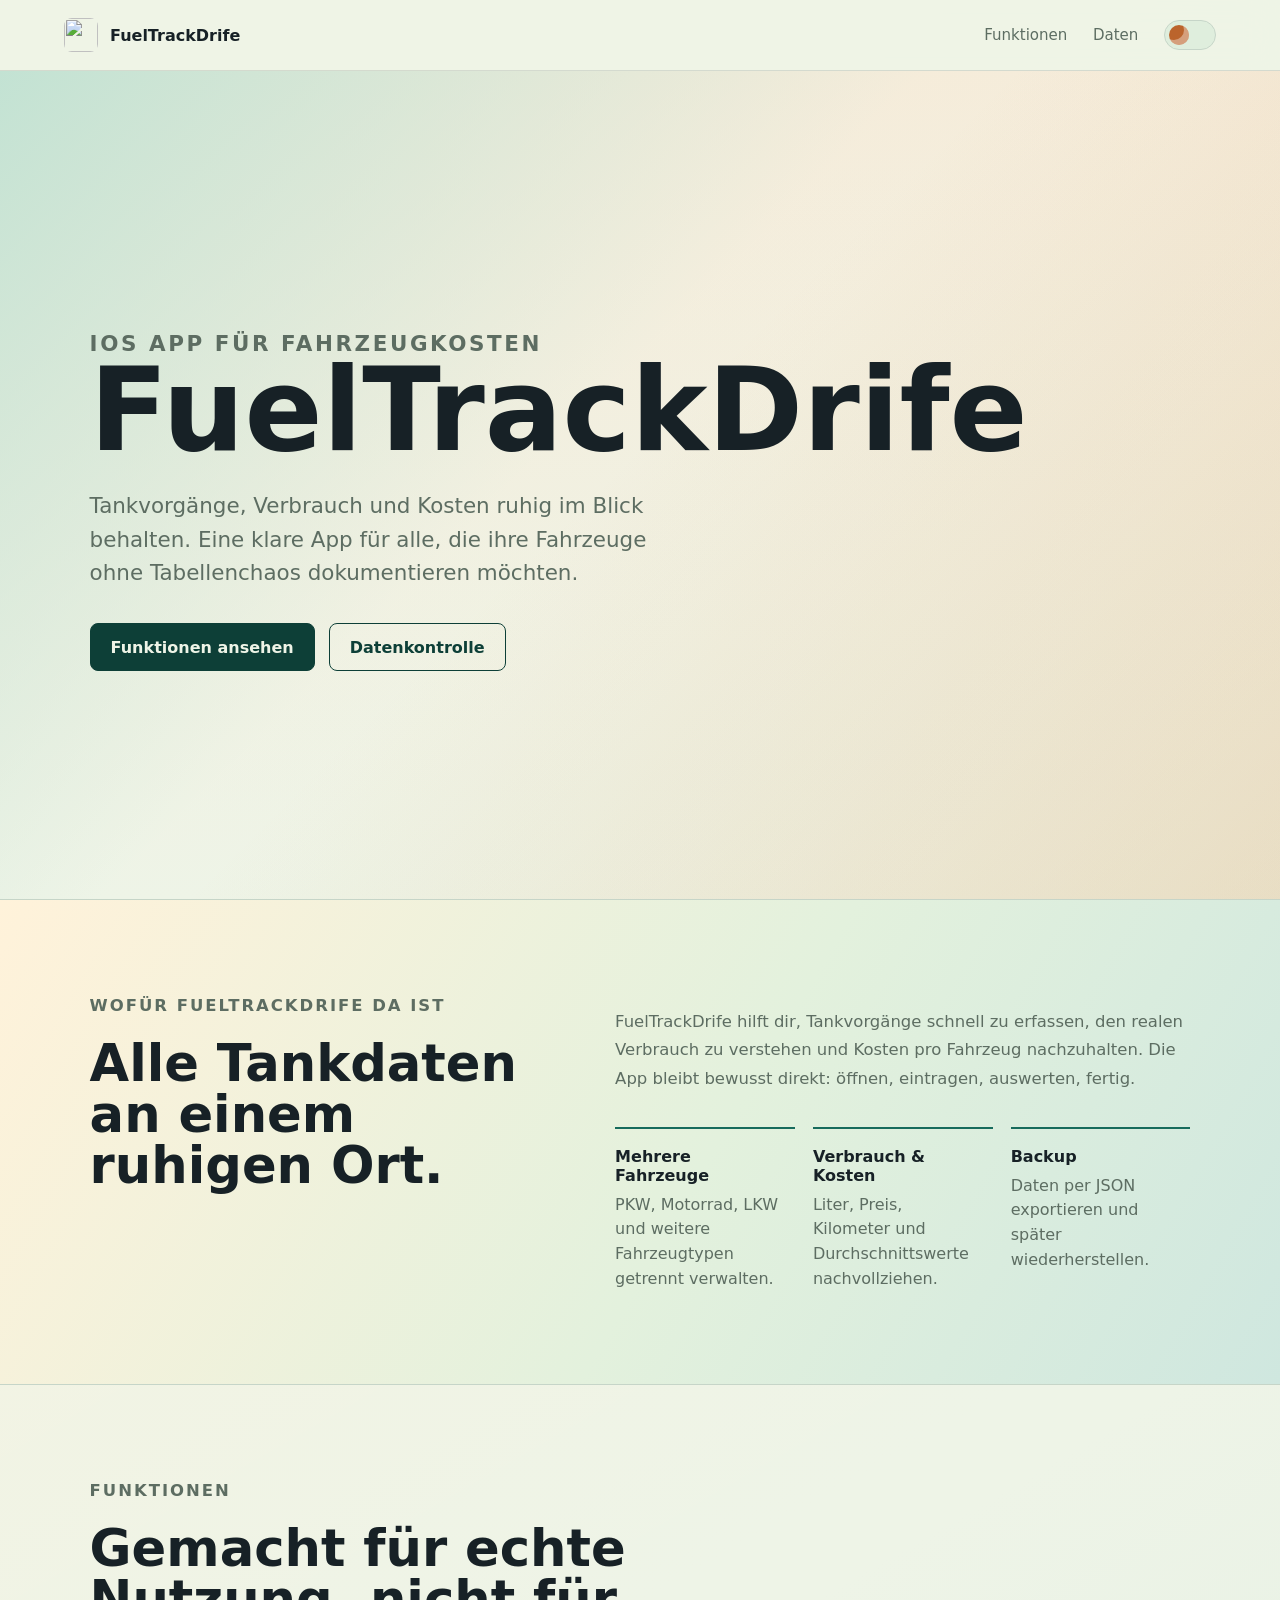
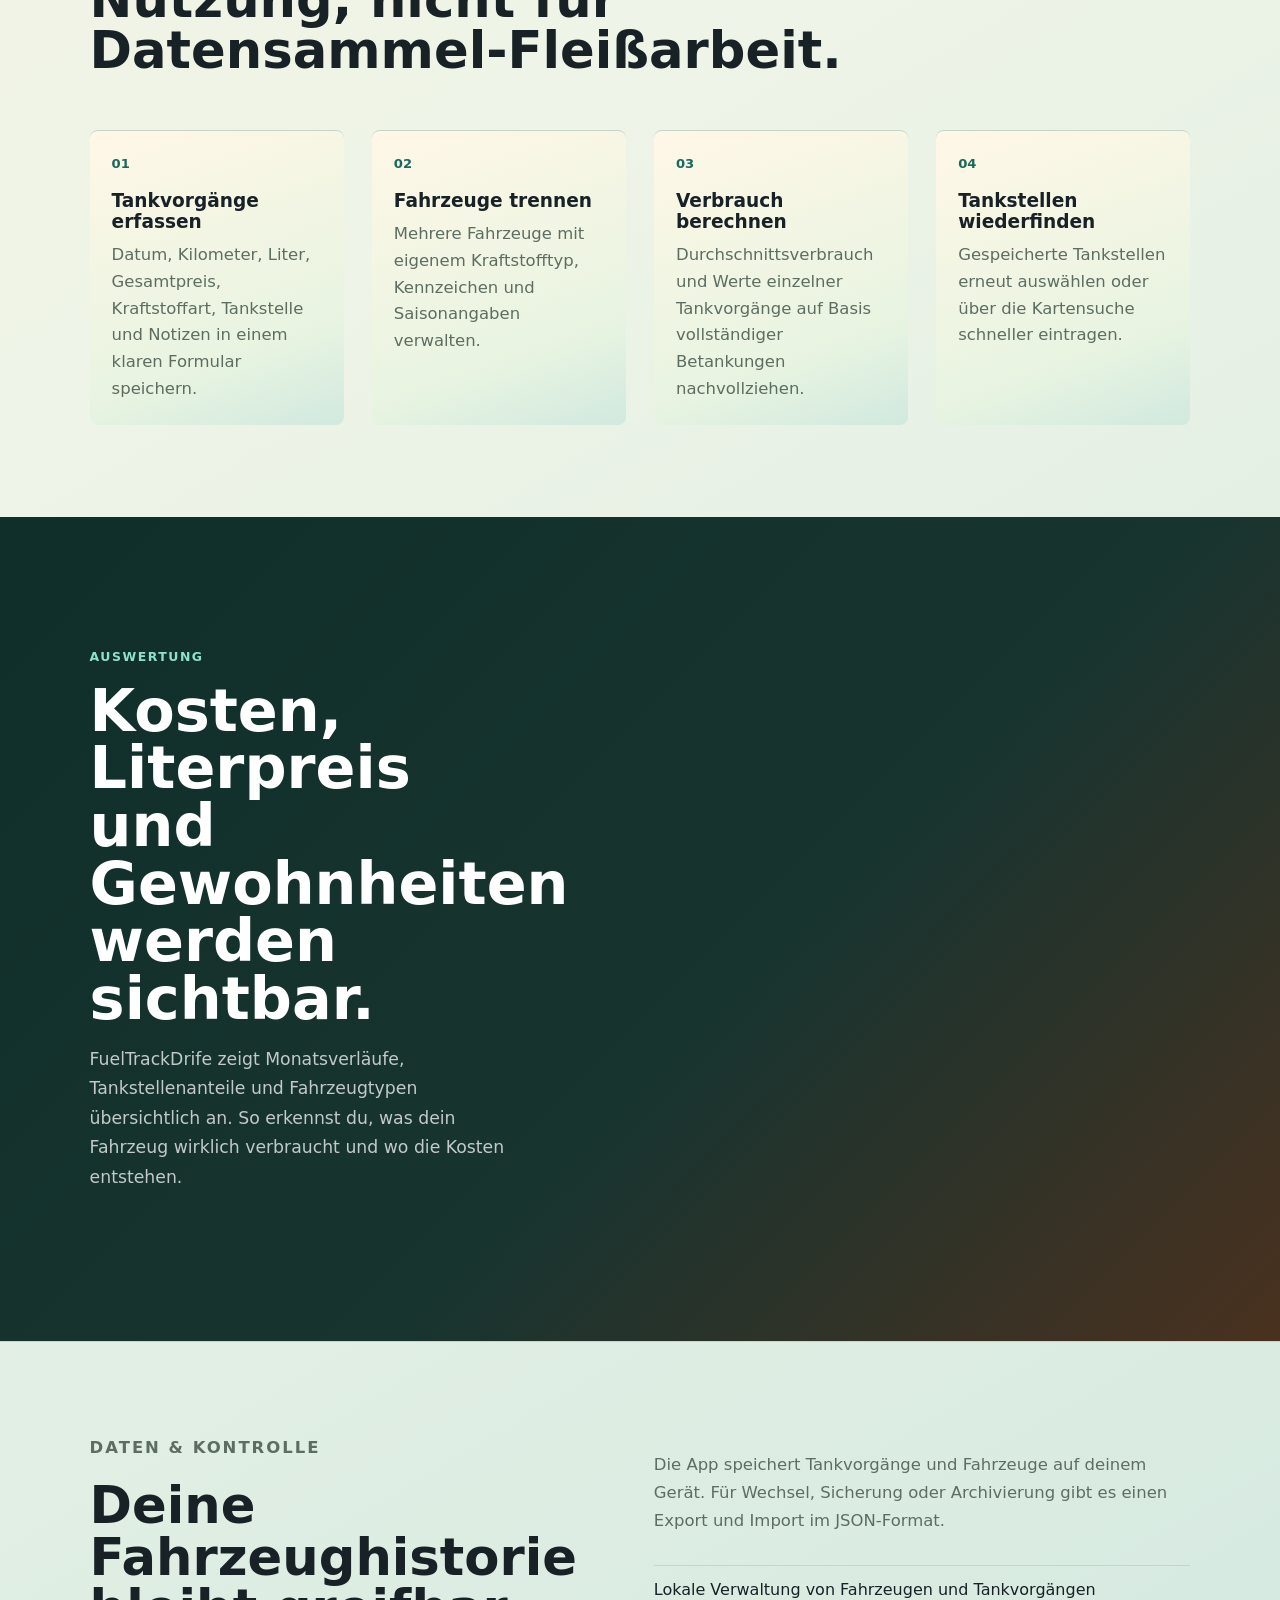
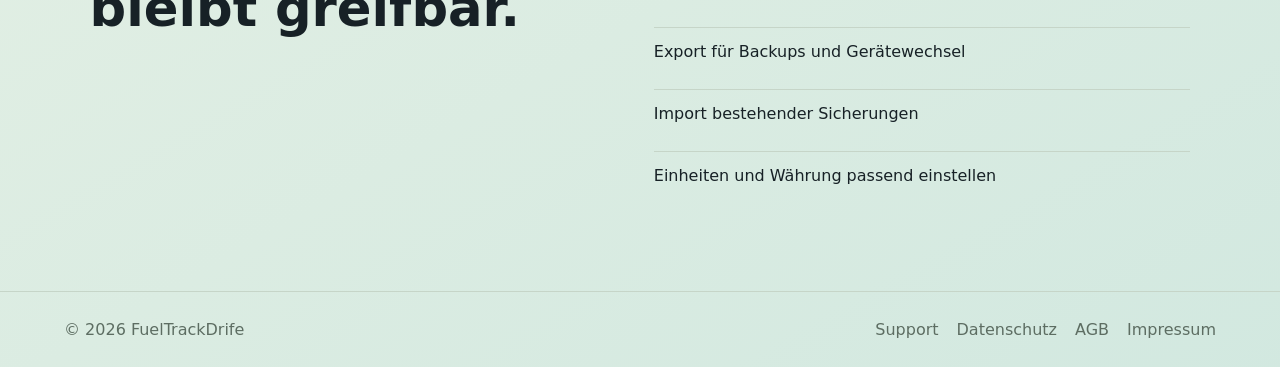
==== index.html @ 1c84c53e "Add FuelTrackDrive website" ====
<!doctype html>
<html lang="de">
  <head>
    <meta charset="utf-8">
    <meta name="viewport" content="width=device-width, initial-scale=1">
    <meta name="description" content="FuelTrackDrife hilft beim Erfassen und Auswerten von Tankvorgängen, Verbrauch und Fahrzeugkosten.">
    <title>FuelTrackDrife</title>
    <script>
      try {
        const theme = localStorage.getItem("fueltrack-theme");
        const effectiveTheme = theme === "light" || theme === "dark"
          ? theme
          : (matchMedia("(prefers-color-scheme: dark)").matches ? "dark" : "light");
        if (theme === "light" || theme === "dark") {
          document.documentElement.dataset.theme = theme;
        }
        document.documentElement.dataset.effectiveTheme = effectiveTheme;
      } catch {}
    </script>
    <link rel="stylesheet" href="styles.css">
    <script src="theme.js" defer></script>
  </head>
  <body>
    <header class="site-header">
      <a class="brand" href="index.html" aria-label="FuelTrackDrife Startseite">
        <img src="assets/fueltrack-icon.png" alt="">
        <span>FuelTrackDrife</span>
      </a>
      <nav class="nav" aria-label="Hauptnavigation">
        <a href="#funktionen">Funktionen</a>
        <a href="#daten">Daten</a>
        <button class="theme-toggle" type="button" data-theme-toggle aria-label="Farbschema ändern" aria-pressed="false"></button>
      </nav>
    </header>

    <main>
      <section class="hero" aria-labelledby="hero-title">
        <div class="hero-copy">
          <p class="eyebrow">iOS App für Fahrzeugkosten</p>
          <h1 id="hero-title">FuelTrackDrife</h1>
          <p>Tankvorgänge, Verbrauch und Kosten ruhig im Blick behalten. Eine klare App für alle, die ihre Fahrzeuge ohne Tabellenchaos dokumentieren möchten.</p>
          <div class="actions">
            <a class="button" href="#funktionen">Funktionen ansehen</a>
            <a class="button secondary" href="#daten">Datenkontrolle</a>
          </div>
        </div>
        <div class="phone-stage" aria-hidden="true">
          <img class="phone primary" src="assets/dashboard.png" alt="">
          <img class="phone secondary" src="assets/entry.png" alt="">
        </div>
      </section>

      <section class="section intro-band" aria-labelledby="overview-title">
        <div class="section-inner split">
          <div>
            <p class="eyebrow">Wofür FuelTrackDrife da ist</p>
            <h2 id="overview-title">Alle Tankdaten an einem ruhigen Ort.</h2>
          </div>
          <div>
            <p>FuelTrackDrife hilft dir, Tankvorgänge schnell zu erfassen, den realen Verbrauch zu verstehen und Kosten pro Fahrzeug nachzuhalten. Die App bleibt bewusst direkt: öffnen, eintragen, auswerten, fertig.</p>
            <dl class="metric-row">
              <div>
                <dt>Mehrere Fahrzeuge</dt>
                <dd>PKW, Motorrad, LKW und weitere Fahrzeugtypen getrennt verwalten.</dd>
              </div>
              <div>
                <dt>Verbrauch & Kosten</dt>
                <dd>Liter, Preis, Kilometer und Durchschnittswerte nachvollziehen.</dd>
              </div>
              <div>
                <dt>Backup</dt>
                <dd>Daten per JSON exportieren und später wiederherstellen.</dd>
              </div>
            </dl>
          </div>
        </div>
      </section>

      <section id="funktionen" class="section" aria-labelledby="features-title">
        <div class="section-inner">
          <div class="section-heading">
            <p class="eyebrow">Funktionen</p>
            <h2 id="features-title">Gemacht für echte Nutzung, nicht für Datensammel-Fleißarbeit.</h2>
          </div>
          <div class="feature-grid">
            <article>
              <span>01</span>
              <h3>Tankvorgänge erfassen</h3>
              <p>Datum, Kilometer, Liter, Gesamtpreis, Kraftstoffart, Tankstelle und Notizen in einem klaren Formular speichern.</p>
            </article>
            <article>
              <span>02</span>
              <h3>Fahrzeuge trennen</h3>
              <p>Mehrere Fahrzeuge mit eigenem Kraftstofftyp, Kennzeichen und Saisonangaben verwalten.</p>
            </article>
            <article>
              <span>03</span>
              <h3>Verbrauch berechnen</h3>
              <p>Durchschnittsverbrauch und Werte einzelner Tankvorgänge auf Basis vollständiger Betankungen nachvollziehen.</p>
            </article>
            <article>
              <span>04</span>
              <h3>Tankstellen wiederfinden</h3>
              <p>Gespeicherte Tankstellen erneut auswählen oder über die Kartensuche schneller eintragen.</p>
            </article>
          </div>
        </div>
      </section>

      <section class="showcase" aria-labelledby="showcase-title">
        <div class="showcase-copy">
          <p class="eyebrow">Auswertung</p>
          <h2 id="showcase-title">Kosten, Literpreis und Gewohnheiten werden sichtbar.</h2>
          <p>FuelTrackDrife zeigt Monatsverläufe, Tankstellenanteile und Fahrzeugtypen übersichtlich an. So erkennst du, was dein Fahrzeug wirklich verbraucht und wo die Kosten entstehen.</p>
        </div>
        <div class="showcase-images" aria-hidden="true">
          <img src="assets/statistics.png" alt="">
          <img src="assets/export.png" alt="">
        </div>
      </section>

      <section id="daten" class="section" aria-labelledby="data-title">
        <div class="section-inner split">
          <div>
            <p class="eyebrow">Daten & Kontrolle</p>
            <h2 id="data-title">Deine Fahrzeughistorie bleibt greifbar.</h2>
          </div>
          <div>
            <p>Die App speichert Tankvorgänge und Fahrzeuge auf deinem Gerät. Für Wechsel, Sicherung oder Archivierung gibt es einen Export und Import im JSON-Format.</p>
            <ul class="plain-list">
              <li>Lokale Verwaltung von Fahrzeugen und Tankvorgängen</li>
              <li>Export für Backups und Gerätewechsel</li>
              <li>Import bestehender Sicherungen</li>
              <li>Einheiten und Währung passend einstellen</li>
            </ul>
          </div>
        </div>
      </section>
    </main>

    <footer class="site-footer">
      <span>© 2026 FuelTrackDrife</span>
      <nav aria-label="Footer Navigation">
        <a href="support.html">Support</a>
        <a href="datenschutz.html">Datenschutz</a>
        <a href="agb.html">AGB</a>
        <a href="impressum.html">Impressum</a>
      </nav>
    </footer>
  </body>
</html>
---- styles.css ----
:root {
  color-scheme: light dark;
  --ink: #172126;
  --muted: #5d6d62;
  --paper: #eef4e7;
  --surface: #fff8ed;
  --surface-soft: #dfeedd;
  --line: #c6d5c8;
  --accent: #176b5c;
  --accent-dark: #0d3f37;
  --accent-warm: #bb642c;
  --accent-soft: #cfe7df;
  --header-bg: rgba(238, 244, 231, 0.9);
  --header-line: rgba(23, 33, 38, 0.12);
  --hero-bg:
    linear-gradient(135deg, rgba(192, 226, 211, 0.95), rgba(238, 244, 231, 0.2) 44%),
    linear-gradient(315deg, rgba(214, 144, 74, 0.28), rgba(238, 244, 231, 0) 52%),
    linear-gradient(180deg, #f7ead7 0%, #eef4e7 100%);
  --button-hover: #145449;
  --secondary-hover: rgba(13, 63, 55, 0.08);
  --shadow: rgba(23, 33, 38, 0.25);
  --band-bg:
    linear-gradient(120deg, #fff2da 0%, #e3f1dd 55%, #cfe7df 100%);
  --feature-bg:
    linear-gradient(160deg, #fff7e7 0%, #e8f4e1 72%, #d1e9df 100%);
  --page-bg:
    linear-gradient(150deg, rgba(255, 242, 218, 0.78), rgba(238, 244, 231, 0) 46%),
    linear-gradient(330deg, rgba(207, 231, 223, 0.9), rgba(238, 244, 231, 0) 52%);
  --showcase-bg:
    linear-gradient(135deg, #102f2a 0%, #18342f 58%, #4a311f 100%);
}

@media (prefers-color-scheme: dark) {
  :root:not([data-theme="light"]) {
    --ink: #edf5ee;
    --muted: #a9b8ae;
    --paper: #0f1714;
    --surface: #17231f;
    --surface-soft: #1d312b;
    --line: #2c423a;
    --accent: #73d7bf;
    --accent-dark: #98ead7;
    --accent-warm: #f0a75f;
    --accent-soft: #183c35;
    --header-bg: rgba(15, 23, 20, 0.86);
    --header-line: rgba(237, 245, 238, 0.11);
    --hero-bg:
      linear-gradient(135deg, rgba(26, 75, 65, 0.7), rgba(15, 23, 20, 0) 44%),
      linear-gradient(315deg, rgba(196, 106, 43, 0.22), rgba(15, 23, 20, 0) 50%);
    --button-hover: #b9f3e5;
    --secondary-hover: rgba(152, 234, 215, 0.12);
    --shadow: rgba(0, 0, 0, 0.5);
    --band-bg:
      linear-gradient(120deg, #17231f 0%, #1d312b 62%, #243226 100%);
    --feature-bg:
      linear-gradient(160deg, #17231f 0%, #1d312b 80%, #263525 100%);
    --page-bg:
      linear-gradient(150deg, rgba(29, 49, 43, 0.8), rgba(15, 23, 20, 0) 50%),
      linear-gradient(330deg, rgba(60, 38, 24, 0.34), rgba(15, 23, 20, 0) 54%);
    --showcase-bg:
      linear-gradient(135deg, #07110f 0%, #102b26 55%, #3c2618 100%);
  }
}

:root[data-theme="dark"] {
  --ink: #edf5ee;
  --muted: #a9b8ae;
  --paper: #0f1714;
  --surface: #17231f;
  --surface-soft: #1d312b;
  --line: #2c423a;
  --accent: #73d7bf;
  --accent-dark: #98ead7;
  --accent-warm: #f0a75f;
  --accent-soft: #183c35;
  --header-bg: rgba(15, 23, 20, 0.86);
  --header-line: rgba(237, 245, 238, 0.11);
  --hero-bg:
    linear-gradient(135deg, rgba(26, 75, 65, 0.7), rgba(15, 23, 20, 0) 44%),
    linear-gradient(315deg, rgba(196, 106, 43, 0.22), rgba(15, 23, 20, 0) 50%);
  --button-hover: #b9f3e5;
  --secondary-hover: rgba(152, 234, 215, 0.12);
  --shadow: rgba(0, 0, 0, 0.5);
  --band-bg:
    linear-gradient(120deg, #17231f 0%, #1d312b 62%, #243226 100%);
  --feature-bg:
    linear-gradient(160deg, #17231f 0%, #1d312b 80%, #263525 100%);
  --page-bg:
    linear-gradient(150deg, rgba(29, 49, 43, 0.8), rgba(15, 23, 20, 0) 50%),
    linear-gradient(330deg, rgba(60, 38, 24, 0.34), rgba(15, 23, 20, 0) 54%);
  --showcase-bg:
    linear-gradient(135deg, #07110f 0%, #102b26 55%, #3c2618 100%);
}

* {
  box-sizing: border-box;
}

html {
  scroll-behavior: smooth;
}

body {
  margin: 0;
  font-family: Inter, ui-sans-serif, system-ui, -apple-system, BlinkMacSystemFont, "Segoe UI", sans-serif;
  color: var(--ink);
  background: var(--page-bg), var(--paper);
  transition: background 220ms ease, color 220ms ease;
}

a {
  color: inherit;
}

.site-header {
  position: sticky;
  top: 0;
  z-index: 10;
  display: flex;
  align-items: center;
  justify-content: space-between;
  gap: 24px;
  padding: 18px clamp(20px, 5vw, 72px);
  background: var(--header-bg);
  border-bottom: 1px solid var(--header-line);
  backdrop-filter: blur(18px);
}

.brand {
  display: inline-flex;
  align-items: center;
  gap: 12px;
  font-weight: 750;
  text-decoration: none;
}

.brand img {
  width: 34px;
  height: 34px;
  border-radius: 8px;
}

.nav {
  display: flex;
  align-items: center;
  gap: clamp(12px, 2vw, 28px);
  color: var(--muted);
  font-size: 0.94rem;
}

.nav a {
  text-decoration: none;
}

.nav a:hover {
  color: var(--ink);
}

.theme-toggle {
  position: relative;
  width: 52px;
  height: 30px;
  flex: 0 0 auto;
  padding: 0;
  border: 1px solid var(--line);
  border-radius: 999px;
  background: var(--surface-soft);
  cursor: pointer;
  transition: border-color 180ms ease, background 180ms ease;
}

.theme-toggle::before {
  content: "";
  position: absolute;
  top: 4px;
  left: 4px;
  width: 20px;
  height: 20px;
  border-radius: 50%;
  background: var(--accent-warm);
  box-shadow: inset -5px -5px 0 rgba(255, 255, 255, 0.38);
  transition: transform 190ms ease, background 190ms ease, box-shadow 190ms ease;
}

:root[data-effective-theme="dark"] .theme-toggle::before {
  transform: translateX(22px);
  background: var(--accent);
  box-shadow: inset 5px -5px 0 rgba(15, 23, 20, 0.58);
}

.theme-toggle:hover {
  border-color: var(--accent);
}

.hero {
  min-height: calc(100svh - 72px);
  display: grid;
  grid-template-columns: minmax(0, 1fr) minmax(300px, 0.72fr);
  gap: clamp(28px, 6vw, 84px);
  align-items: center;
  padding: clamp(48px, 8vw, 104px) clamp(20px, 7vw, 96px);
  background: var(--hero-bg);
  overflow: hidden;
}

.hero-copy {
  max-width: 720px;
  animation: rise 680ms ease-out both;
}

.eyebrow {
  margin: 0 0 18px;
  color: var(--accent);
  font-size: 0.78rem;
  font-weight: 800;
  letter-spacing: 0.12em;
  text-transform: uppercase;
}

h1 {
  margin: 0;
  max-width: 760px;
  font-size: clamp(3.6rem, 9vw, 8.4rem);
  line-height: 0.88;
  letter-spacing: 0;
}

.hero-copy p {
  max-width: 570px;
  margin: 28px 0 0;
  color: var(--muted);
  font-size: clamp(1.08rem, 2vw, 1.34rem);
  line-height: 1.55;
}

.actions {
  display: flex;
  flex-wrap: wrap;
  gap: 14px;
  margin-top: 34px;
}

.button {
  display: inline-flex;
  align-items: center;
  justify-content: center;
  min-height: 48px;
  padding: 0 20px;
  border: 1px solid var(--accent-dark);
  border-radius: 8px;
  background: var(--accent-dark);
  color: var(--paper);
  font-weight: 760;
  text-decoration: none;
  transition: transform 180ms ease, background 180ms ease;
}

.button:hover {
  transform: translateY(-2px);
  background: var(--button-hover);
}

.button.secondary {
  background: transparent;
  color: var(--accent-dark);
}

.button.secondary:hover {
  background: var(--secondary-hover);
}

.phone-stage {
  position: relative;
  min-height: 620px;
  animation: float-in 760ms 140ms ease-out both;
}

.phone {
  position: absolute;
  width: min(74%, 342px);
  border-radius: 34px;
  box-shadow: 0 30px 70px var(--shadow);
  transform: rotate(3deg);
}

.phone.primary {
  right: 3%;
  top: 2%;
}

.phone.secondary {
  left: 2%;
  bottom: 4%;
  transform: rotate(-7deg) scale(0.88);
  opacity: 0.9;
}

.section {
  padding: clamp(54px, 8vw, 92px) clamp(20px, 7vw, 96px);
  border-top: 1px solid var(--line);
}

.intro-band {
  background: var(--band-bg);
}

.section-inner {
  max-width: 1120px;
  margin: 0 auto;
}

.section h2,
.page h1 {
  margin: 0;
  font-size: clamp(2.1rem, 4vw, 4.6rem);
  line-height: 1;
  letter-spacing: 0;
}

.section p,
.page p,
.page li {
  color: var(--muted);
  font-size: 1.03rem;
  line-height: 1.7;
}

.split {
  display: grid;
  grid-template-columns: 0.78fr 1fr;
  gap: clamp(28px, 6vw, 82px);
  align-items: start;
}

.metric-row {
  display: grid;
  grid-template-columns: repeat(3, 1fr);
  gap: 18px;
  margin: 34px 0 0;
}

.metric-row div {
  padding: 18px 16px 0 0;
  border-top: 2px solid var(--accent);
}

.metric-row dt {
  font-weight: 820;
}

.metric-row dd {
  margin: 8px 0 0;
  color: var(--muted);
  line-height: 1.55;
}

.section-heading {
  max-width: 760px;
}

.feature-grid {
  display: grid;
  grid-template-columns: repeat(4, 1fr);
  gap: 28px;
  margin-top: 54px;
}

.feature-grid article {
  min-height: 228px;
  padding: 22px;
  border-top: 1px solid var(--line);
  border-radius: 8px;
  background: var(--feature-bg);
}

.feature-grid span {
  color: var(--accent);
  font-size: 0.82rem;
  font-weight: 840;
}

.feature-grid h3 {
  margin: 18px 0 10px;
  font-size: 1.16rem;
}

.feature-grid p {
  margin: 0;
  color: var(--muted);
  line-height: 1.62;
}

.showcase {
  display: grid;
  grid-template-columns: minmax(280px, 0.72fr) minmax(0, 1fr);
  gap: clamp(28px, 6vw, 82px);
  align-items: center;
  padding: clamp(58px, 8vw, 104px) clamp(20px, 7vw, 96px);
  color: #ffffff;
  background: var(--showcase-bg);
  overflow: hidden;
}

.showcase-copy {
  max-width: 560px;
}

.showcase h2 {
  margin: 0;
  font-size: clamp(2.2rem, 4.6vw, 5.2rem);
  line-height: 0.98;
  letter-spacing: 0;
}

.showcase p:not(.eyebrow) {
  color: rgba(255, 255, 255, 0.74);
  font-size: 1.08rem;
  line-height: 1.7;
}

.showcase .eyebrow {
  color: #8fe0cd;
}

.showcase-images {
  position: relative;
  min-height: 620px;
}

.showcase-images img {
  position: absolute;
  width: min(46%, 300px);
  border-radius: 34px;
  box-shadow: 0 26px 70px rgba(0, 0, 0, 0.32);
}

.showcase-images img:first-child {
  left: 7%;
  top: 0;
  transform: rotate(-4deg);
}

.showcase-images img:last-child {
  right: 7%;
  bottom: 0;
  transform: rotate(5deg);
}

.plain-list {
  display: grid;
  gap: 14px;
  padding: 0;
  margin: 30px 0 0;
  list-style: none;
}

.plain-list li {
  padding: 14px 0;
  border-top: 1px solid var(--line);
}

.page {
  max-width: 820px;
  min-height: calc(100svh - 196px);
  margin: 0 auto;
  padding: clamp(48px, 8vw, 96px) 20px;
}

.page h2 {
  margin-top: 44px;
  font-size: 1.32rem;
}

.page ul {
  padding-left: 22px;
}

.notice {
  padding: 18px 20px;
  margin: 28px 0;
  border: 1px solid var(--line);
  border-radius: 8px;
  background: var(--surface);
}

.site-footer {
  display: flex;
  flex-wrap: wrap;
  justify-content: space-between;
  gap: 18px;
  padding: 28px clamp(20px, 5vw, 72px);
  color: var(--muted);
  border-top: 1px solid var(--line);
}

.site-footer nav {
  display: flex;
  flex-wrap: wrap;
  gap: 18px;
}

.site-footer a {
  text-decoration: none;
}

@keyframes rise {
  from {
    opacity: 0;
    transform: translateY(18px);
  }
  to {
    opacity: 1;
    transform: translateY(0);
  }
}

@keyframes float-in {
  from {
    opacity: 0;
    transform: translateY(24px) scale(0.98);
  }
  to {
    opacity: 1;
    transform: translateY(0) scale(1);
  }
}

@media (max-width: 820px) {
  .site-header {
    align-items: flex-start;
    flex-direction: column;
  }

  .nav {
    width: 100%;
    overflow-x: auto;
    padding-bottom: 2px;
  }

  .hero,
  .split,
  .showcase {
    grid-template-columns: 1fr;
  }

  .hero {
    min-height: auto;
    padding-top: 42px;
  }

  .phone-stage {
    min-height: 480px;
  }

  .phone {
    width: min(68%, 280px);
  }

  .metric-row,
  .feature-grid {
    grid-template-columns: 1fr;
  }

  .feature-grid {
    gap: 22px;
    margin-top: 36px;
  }

  .showcase-images {
    min-height: 500px;
  }
}

@media (max-width: 520px) {
  .actions {
    flex-direction: column;
  }

  .button {
    width: 100%;
  }

  .phone-stage {
    min-height: 390px;
  }
}
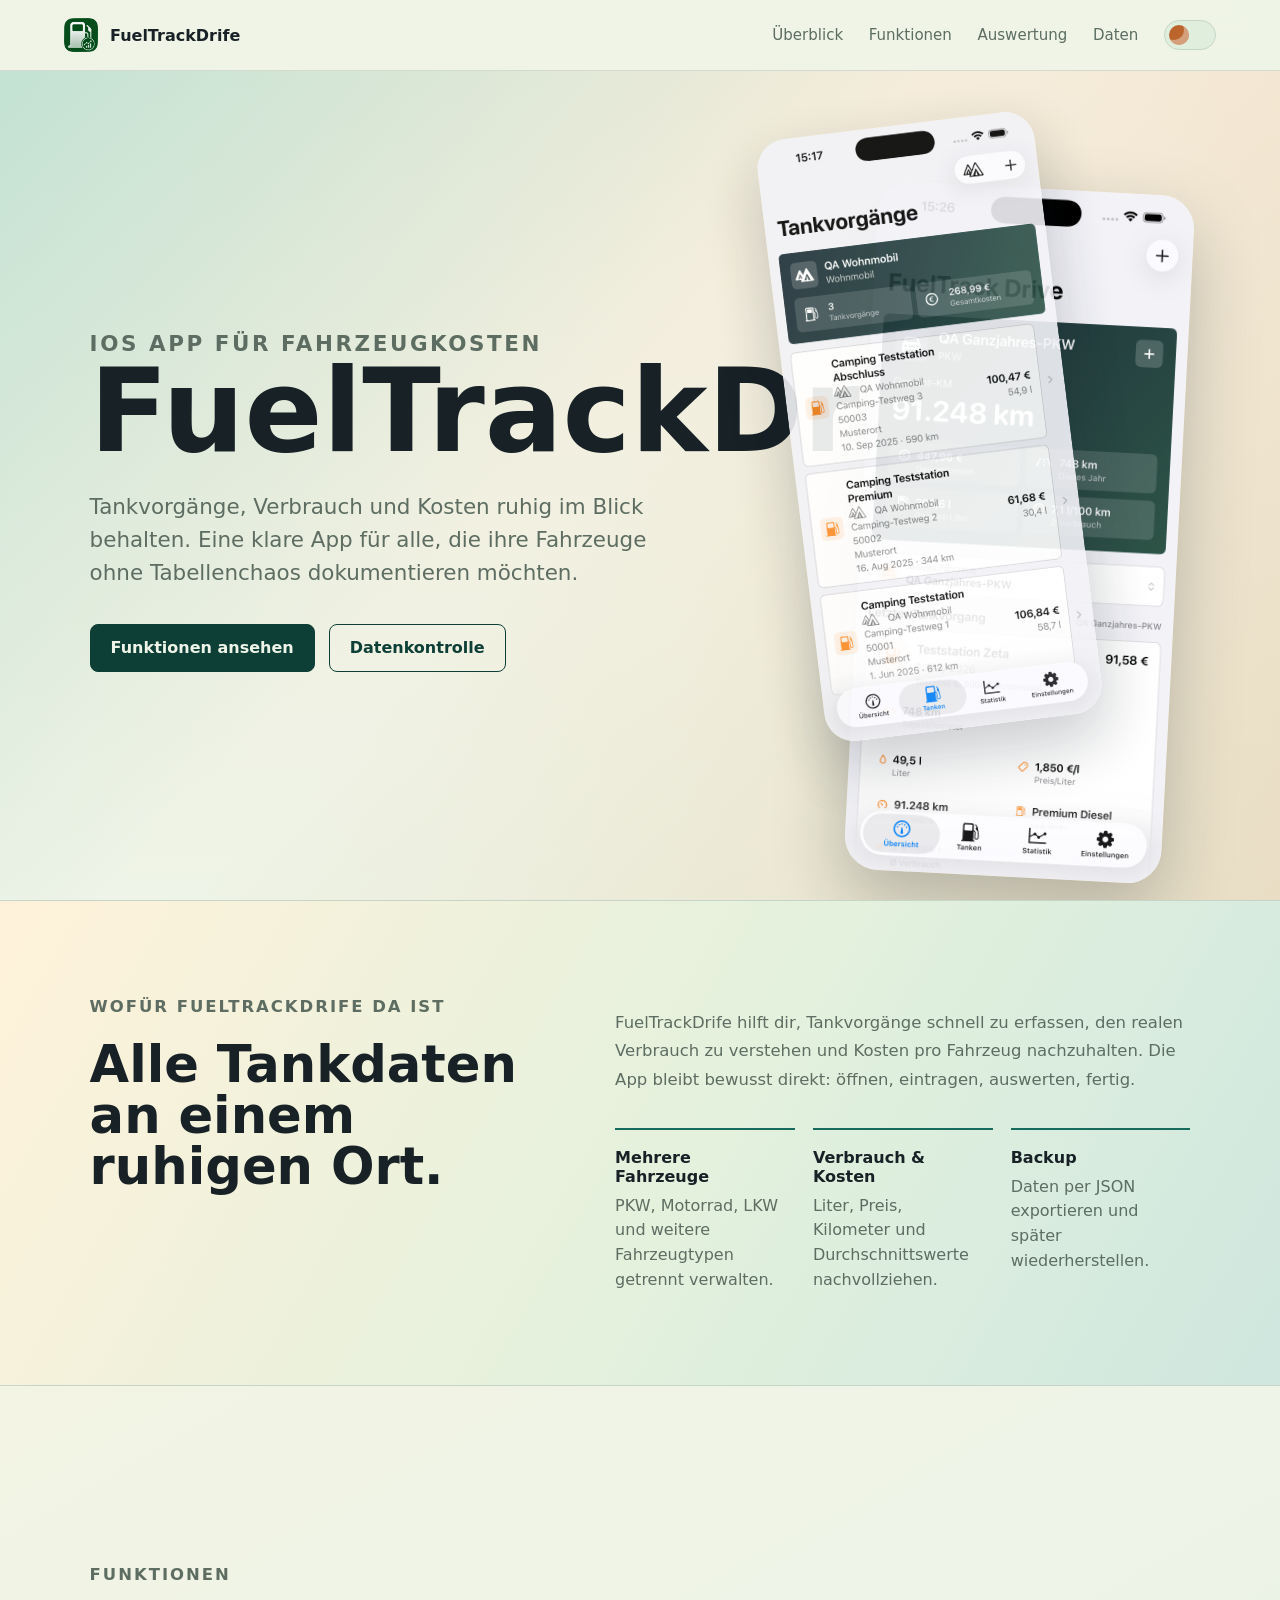
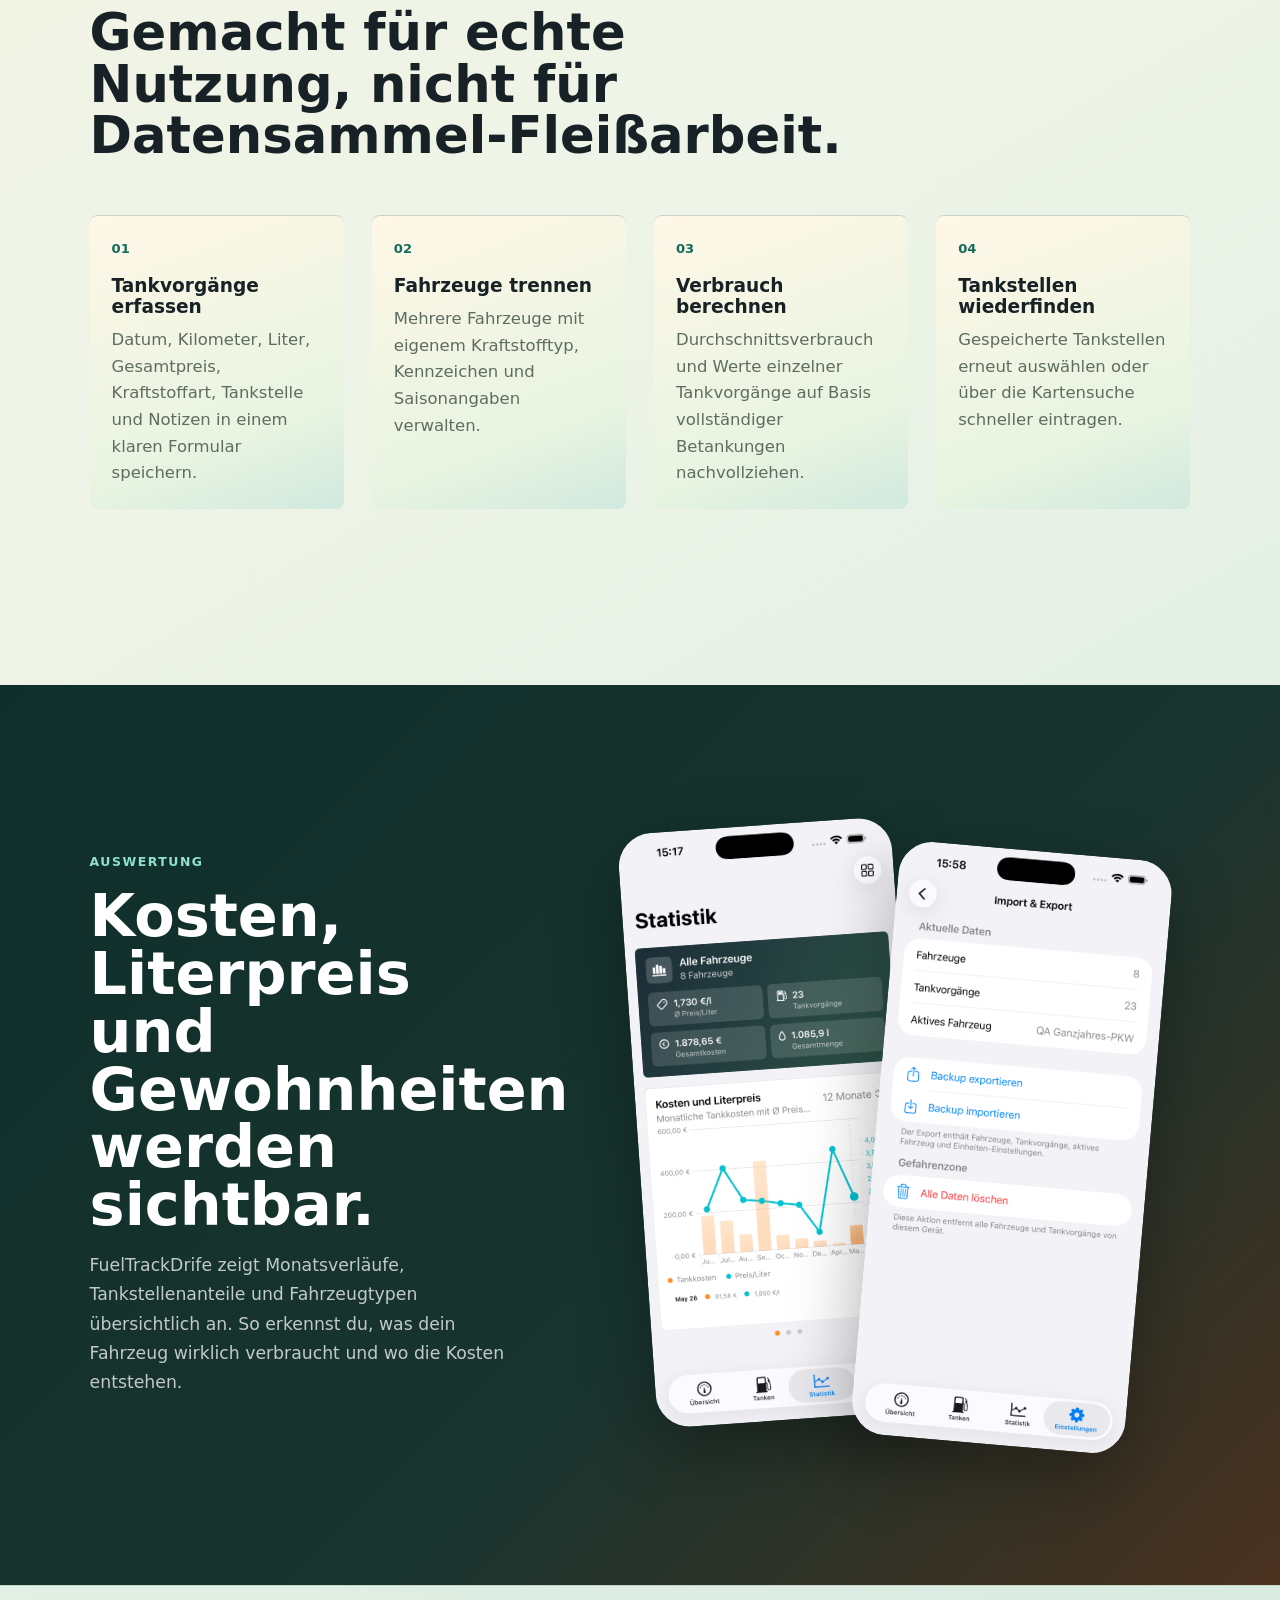
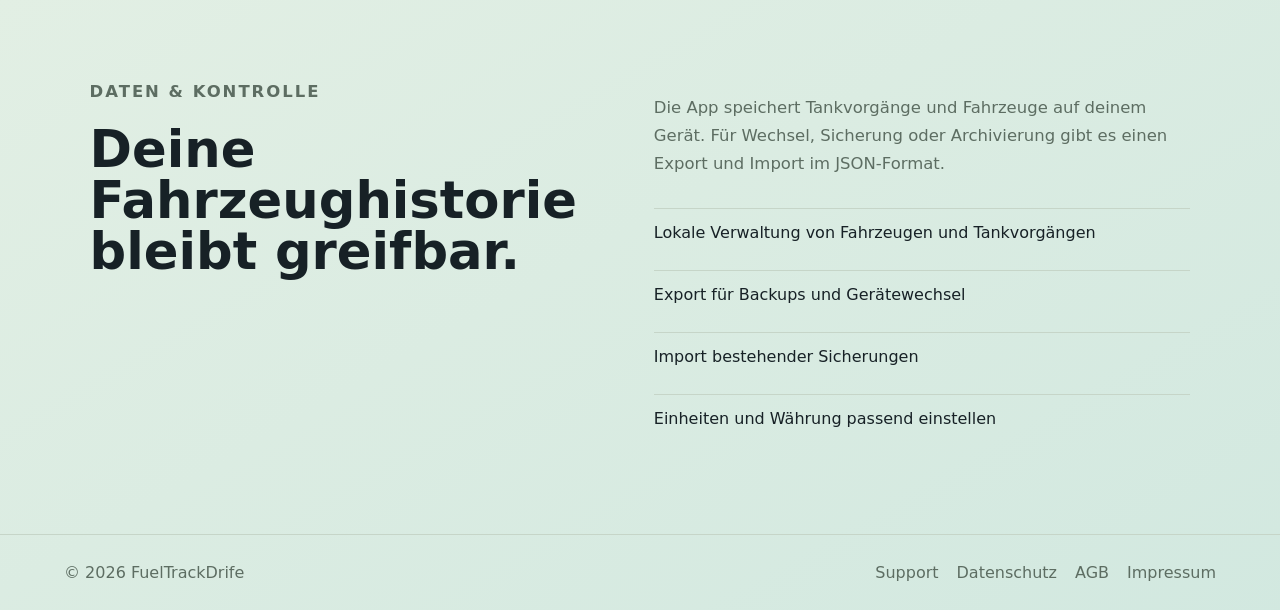
==== commit 69bd1b68: "Update website files" ====
--- a/index.html
+++ b/index.html
@@ -27,7 +27,9 @@
         <span>FuelTrackDrife</span>
       </a>
       <nav class="nav" aria-label="Hauptnavigation">
+        <a href="#ueberblick">Überblick</a>
         <a href="#funktionen">Funktionen</a>
+        <a href="#auswertung">Auswertung</a>
         <a href="#daten">Daten</a>
         <button class="theme-toggle" type="button" data-theme-toggle aria-label="Farbschema ändern" aria-pressed="false"></button>
       </nav>
@@ -50,7 +52,7 @@
         </div>
       </section>
 
-      <section class="section intro-band" aria-labelledby="overview-title">
+      <section id="ueberblick" class="section intro-band" aria-labelledby="overview-title">
         <div class="section-inner split">
           <div>
             <p class="eyebrow">Wofür FuelTrackDrife da ist</p>
@@ -107,7 +109,7 @@
         </div>
       </section>
 
-      <section class="showcase" aria-labelledby="showcase-title">
+      <section id="auswertung" class="showcase" aria-labelledby="showcase-title">
         <div class="showcase-copy">
           <p class="eyebrow">Auswertung</p>
           <h2 id="showcase-title">Kosten, Literpreis und Gewohnheiten werden sichtbar.</h2>
@@ -142,9 +144,9 @@
       <span>© 2026 FuelTrackDrife</span>
       <nav aria-label="Footer Navigation">
         <a href="support.html">Support</a>
-        <a href="datenschutz.html">Datenschutz</a>
-        <a href="agb.html">AGB</a>
-        <a href="impressum.html">Impressum</a>
+        <a href="privacy.html">Datenschutz</a>
+        <a href="terms.html">AGB</a>
+        <a href="imprint.html">Impressum</a>
       </nav>
     </footer>
   </body>
--- a/styles.css
+++ b/styles.css
@@ -98,14 +98,25 @@
 
 html {
   scroll-behavior: smooth;
+  scroll-padding-top: 78px;
 }
 
 body {
   margin: 0;
+  min-height: 100svh;
   font-family: Inter, ui-sans-serif, system-ui, -apple-system, BlinkMacSystemFont, "Segoe UI", sans-serif;
   color: var(--ink);
   background: var(--page-bg), var(--paper);
   transition: background 220ms ease, color 220ms ease;
+}
+
+.content-page {
+  display: flex;
+  flex-direction: column;
+}
+
+.content-page .page {
+  flex: 1;
 }
 
 a {
@@ -193,7 +204,7 @@
 }
 
 .hero {
-  min-height: calc(100svh - 72px);
+  min-height: calc(100svh - 71px);
   display: grid;
   grid-template-columns: minmax(0, 1fr) minmax(300px, 0.72fr);
   gap: clamp(28px, 6vw, 84px);
@@ -296,15 +307,23 @@
 }
 
 .section {
+  min-height: 50svh;
+  display: flex;
+  align-items: center;
   padding: clamp(54px, 8vw, 92px) clamp(20px, 7vw, 96px);
   border-top: 1px solid var(--line);
 }
 
+#funktionen {
+  min-height: 100svh;
+}
+
 .intro-band {
   background: var(--band-bg);
 }
 
 .section-inner {
+  width: 100%;
   max-width: 1120px;
   margin: 0 auto;
 }
@@ -391,6 +410,7 @@
 }
 
 .showcase {
+  min-height: 100svh;
   display: grid;
   grid-template-columns: minmax(280px, 0.72fr) minmax(0, 1fr);
   gap: clamp(28px, 6vw, 82px);
@@ -461,7 +481,8 @@
 
 .page {
   max-width: 820px;
-  min-height: calc(100svh - 196px);
+  width: 100%;
+  min-height: 0;
   margin: 0 auto;
   padding: clamp(48px, 8vw, 96px) 20px;
 }
@@ -544,7 +565,7 @@
   }
 
   .hero {
-    min-height: auto;
+    min-height: calc(100svh - 115px);
     padding-top: 42px;
   }
 
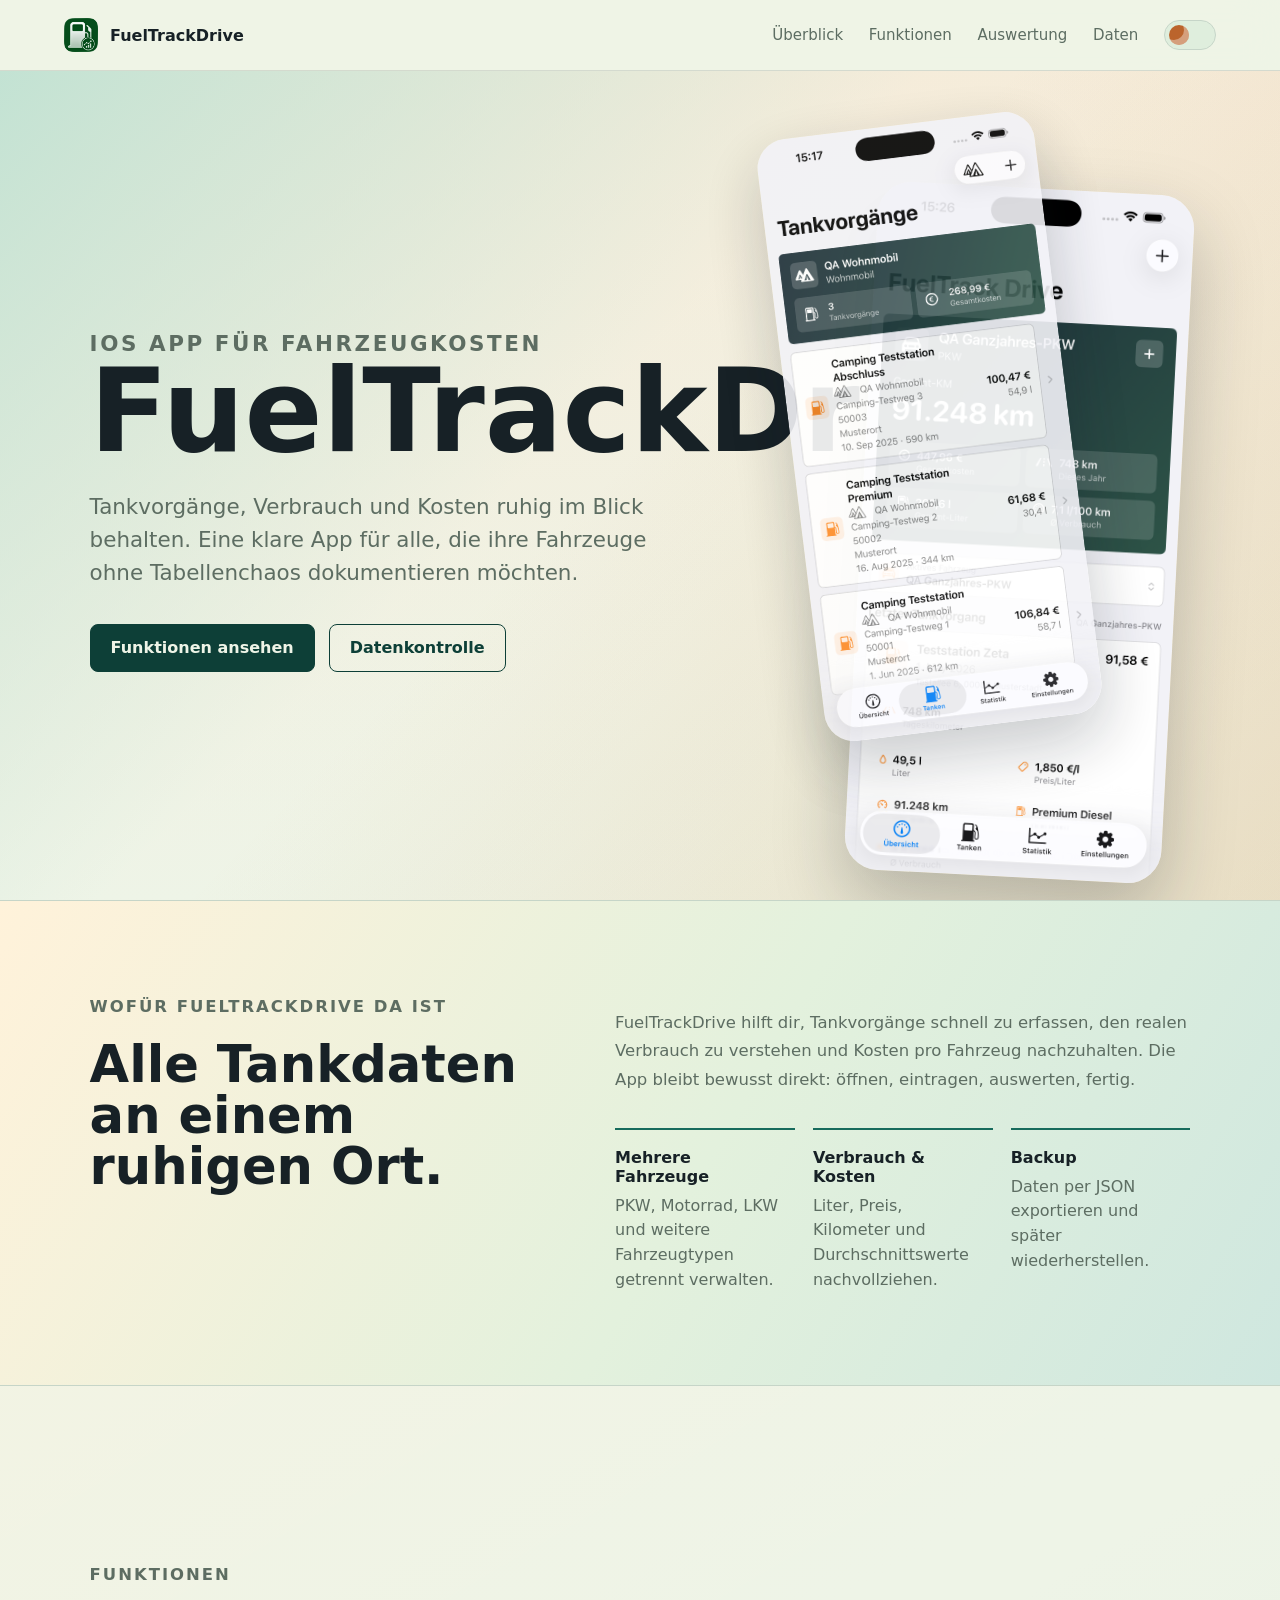
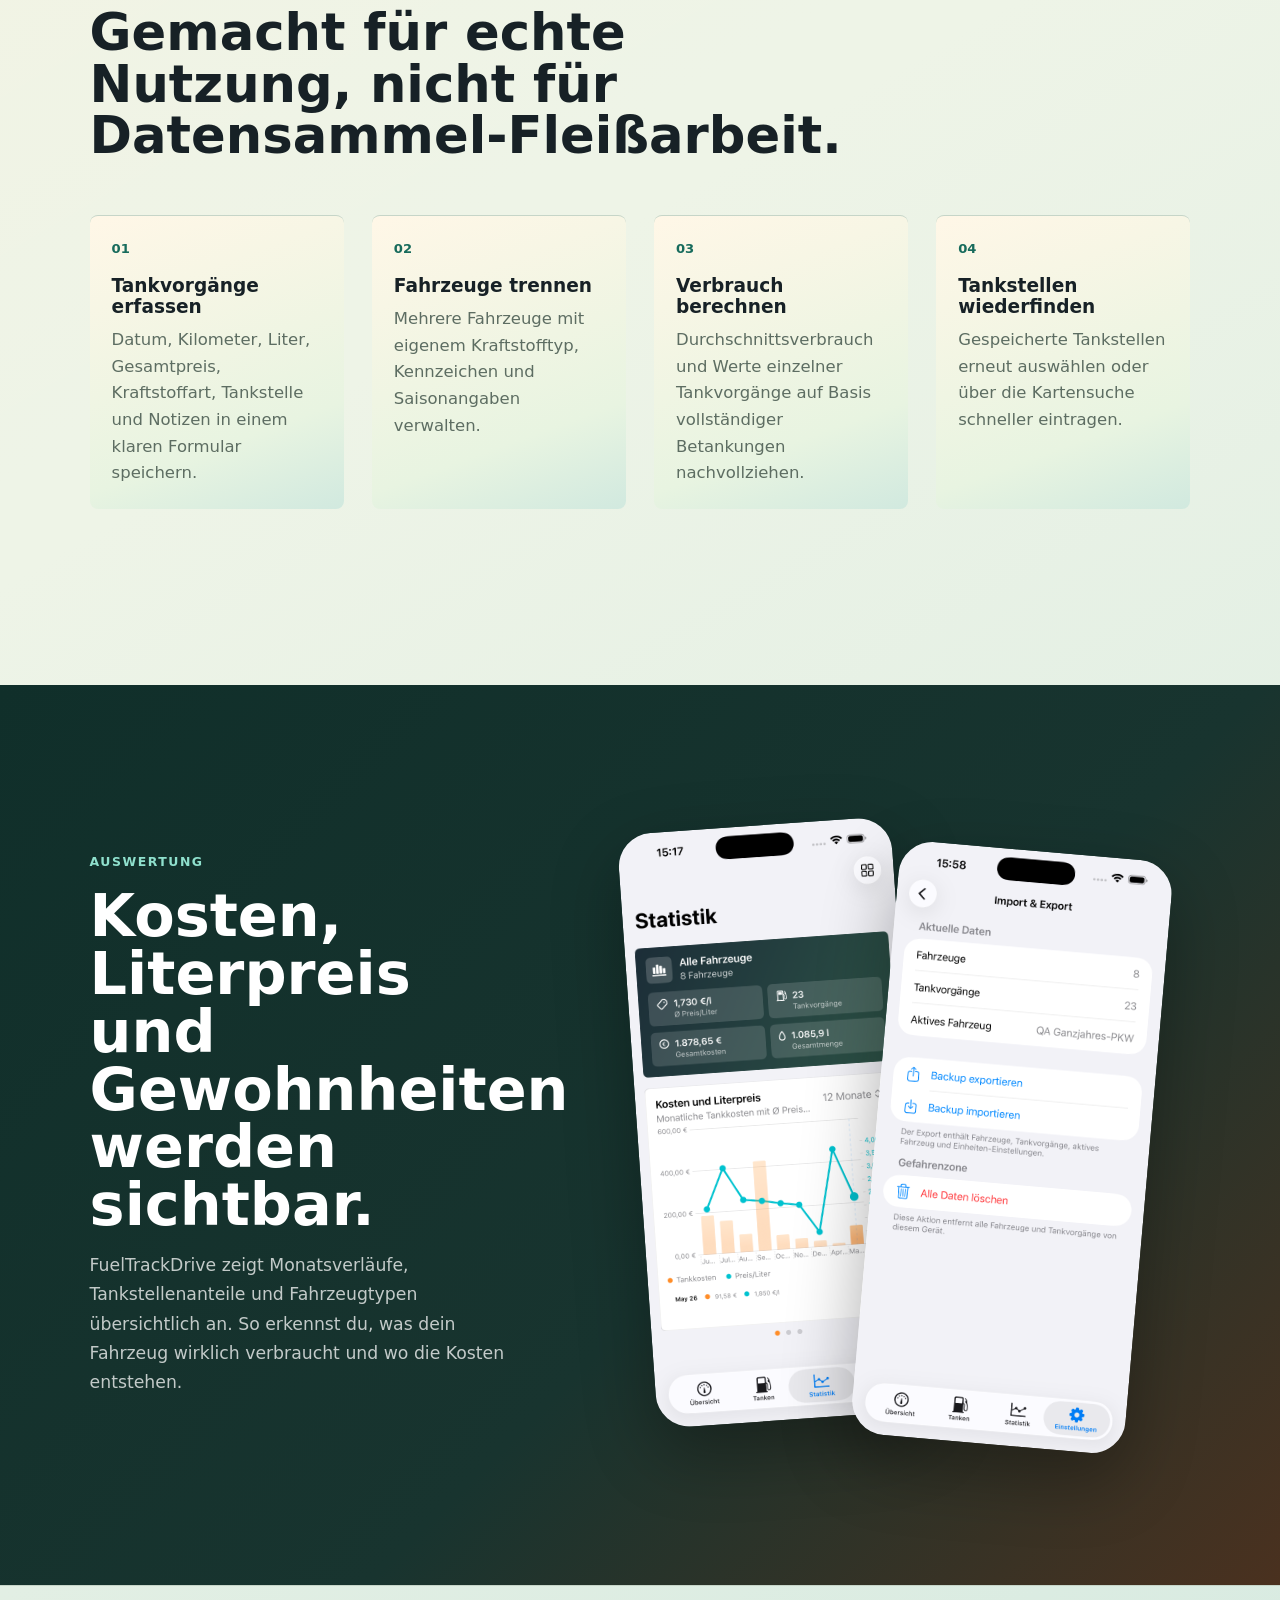
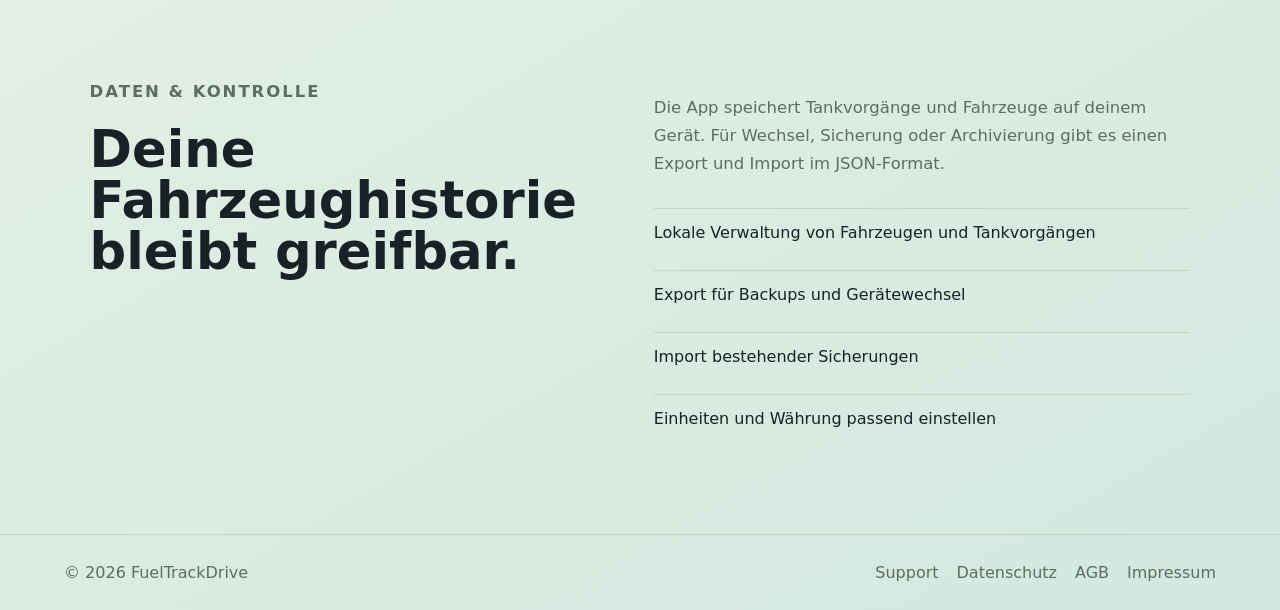
==== commit 6b452b5d: "Tippfehler im App-Namen korrigiert: FuelTrackDrife -> FuelTrackDrive Betrifft Titel, Meta-Beschreibu" ====
--- a/index.html
+++ b/index.html
@@ -3,8 +3,8 @@
   <head>
     <meta charset="utf-8">
     <meta name="viewport" content="width=device-width, initial-scale=1">
-    <meta name="description" content="FuelTrackDrife hilft beim Erfassen und Auswerten von Tankvorgängen, Verbrauch und Fahrzeugkosten.">
-    <title>FuelTrackDrife</title>
+    <meta name="description" content="FuelTrackDrive hilft beim Erfassen und Auswerten von Tankvorgängen, Verbrauch und Fahrzeugkosten.">
+    <title>FuelTrackDrive</title>
     <script>
       try {
         const theme = localStorage.getItem("fueltrack-theme");
@@ -22,9 +22,9 @@
   </head>
   <body>
     <header class="site-header">
-      <a class="brand" href="index.html" aria-label="FuelTrackDrife Startseite">
+      <a class="brand" href="index.html" aria-label="FuelTrackDrive Startseite">
         <img src="assets/fueltrack-icon.png" alt="">
-        <span>FuelTrackDrife</span>
+        <span>FuelTrackDrive</span>
       </a>
       <nav class="nav" aria-label="Hauptnavigation">
         <a href="#ueberblick">Überblick</a>
@@ -39,7 +39,7 @@
       <section class="hero" aria-labelledby="hero-title">
         <div class="hero-copy">
           <p class="eyebrow">iOS App für Fahrzeugkosten</p>
-          <h1 id="hero-title">FuelTrackDrife</h1>
+          <h1 id="hero-title">FuelTrackDrive</h1>
           <p>Tankvorgänge, Verbrauch und Kosten ruhig im Blick behalten. Eine klare App für alle, die ihre Fahrzeuge ohne Tabellenchaos dokumentieren möchten.</p>
           <div class="actions">
             <a class="button" href="#funktionen">Funktionen ansehen</a>
@@ -47,19 +47,33 @@
           </div>
         </div>
         <div class="phone-stage" aria-hidden="true">
-          <img class="phone primary" src="assets/dashboard.png" alt="">
-          <img class="phone secondary" src="assets/entry.png" alt="">
+          <img
+            class="phone primary"
+            src="images/01 - Dashboard - light.png"
+            data-theme-image
+            data-light-src="images/01 - Dashboard - light.png"
+            data-dark-src="images/01 - Dashboard - dark.png"
+            alt=""
+          >
+          <img
+            class="phone secondary"
+            src="images/02 - Tankvorgang - light.png"
+            data-theme-image
+            data-light-src="images/02 - Tankvorgang - light.png"
+            data-dark-src="images/02 - Tankvorgang - dark.png"
+            alt=""
+          >
         </div>
       </section>
 
       <section id="ueberblick" class="section intro-band" aria-labelledby="overview-title">
         <div class="section-inner split">
           <div>
-            <p class="eyebrow">Wofür FuelTrackDrife da ist</p>
+            <p class="eyebrow">Wofür FuelTrackDrive da ist</p>
             <h2 id="overview-title">Alle Tankdaten an einem ruhigen Ort.</h2>
           </div>
           <div>
-            <p>FuelTrackDrife hilft dir, Tankvorgänge schnell zu erfassen, den realen Verbrauch zu verstehen und Kosten pro Fahrzeug nachzuhalten. Die App bleibt bewusst direkt: öffnen, eintragen, auswerten, fertig.</p>
+            <p>FuelTrackDrive hilft dir, Tankvorgänge schnell zu erfassen, den realen Verbrauch zu verstehen und Kosten pro Fahrzeug nachzuhalten. Die App bleibt bewusst direkt: öffnen, eintragen, auswerten, fertig.</p>
             <dl class="metric-row">
               <div>
                 <dt>Mehrere Fahrzeuge</dt>
@@ -113,11 +127,23 @@
         <div class="showcase-copy">
           <p class="eyebrow">Auswertung</p>
           <h2 id="showcase-title">Kosten, Literpreis und Gewohnheiten werden sichtbar.</h2>
-          <p>FuelTrackDrife zeigt Monatsverläufe, Tankstellenanteile und Fahrzeugtypen übersichtlich an. So erkennst du, was dein Fahrzeug wirklich verbraucht und wo die Kosten entstehen.</p>
+          <p>FuelTrackDrive zeigt Monatsverläufe, Tankstellenanteile und Fahrzeugtypen übersichtlich an. So erkennst du, was dein Fahrzeug wirklich verbraucht und wo die Kosten entstehen.</p>
         </div>
         <div class="showcase-images" aria-hidden="true">
-          <img src="assets/statistics.png" alt="">
-          <img src="assets/export.png" alt="">
+          <img
+            src="images/03 - Statistik - light.png"
+            data-theme-image
+            data-light-src="images/03 - Statistik - light.png"
+            data-dark-src="images/03 - Statistik - dark.png"
+            alt=""
+          >
+          <img
+            src="images/04.2 - Einstellungen - Import & Export - light.png"
+            data-theme-image
+            data-light-src="images/04.2 - Einstellungen - Import & Export - light.png"
+            data-dark-src="images/04.2 - Einstellungen - Import & Export - dark.png"
+            alt=""
+          >
         </div>
       </section>
 
@@ -141,7 +167,7 @@
     </main>
 
     <footer class="site-footer">
-      <span>© 2026 FuelTrackDrife</span>
+      <span>© 2026 FuelTrackDrive</span>
       <nav aria-label="Footer Navigation">
         <a href="support.html">Support</a>
         <a href="privacy.html">Datenschutz</a>
@@ -149,5 +175,6 @@
         <a href="imprint.html">Impressum</a>
       </nav>
     </footer>
+    <button class="back-to-top" type="button" data-back-to-top aria-label="Zurück nach oben">↑</button>
   </body>
 </html>
--- a/styles.css
+++ b/styles.css
@@ -504,6 +504,115 @@
   background: var(--surface);
 }
 
+.support-hero {
+  display: grid;
+  grid-template-columns: minmax(0, 1fr) auto;
+  gap: 28px;
+  align-items: center;
+  margin: 42px 0 0;
+  padding: clamp(24px, 5vw, 42px);
+  border-radius: 8px;
+  background: var(--band-bg);
+}
+
+.support-hero h2,
+.support-section h2 {
+  margin: 0;
+  font-size: clamp(1.5rem, 3vw, 2.4rem);
+  line-height: 1.05;
+}
+
+.support-hero p:not(.eyebrow) {
+  margin-bottom: 0;
+}
+
+.support-section {
+  margin-top: clamp(44px, 7vw, 72px);
+}
+
+.support-checklist {
+  display: grid;
+  gap: 14px;
+  padding: 0;
+  margin: 24px 0 0;
+  list-style: none;
+}
+
+.privacy-list {
+  display: grid;
+  gap: 10px;
+  padding-left: 22px;
+  margin: 18px 0 0;
+}
+
+.privacy-list li {
+  padding-left: 4px;
+}
+
+.support-checklist li {
+  padding: 16px 0 16px 34px;
+  border-top: 1px solid var(--line);
+  position: relative;
+}
+
+.support-checklist li::before {
+  content: "✓";
+  position: absolute;
+  left: 0;
+  top: 16px;
+  color: var(--accent);
+  font-weight: 900;
+}
+
+.support-grid {
+  display: grid;
+  grid-template-columns: repeat(2, 1fr);
+  gap: 18px;
+  margin-top: 24px;
+}
+
+.support-grid article {
+  padding: 22px;
+  border-radius: 8px;
+  background: var(--feature-bg);
+}
+
+.support-grid span {
+  color: var(--accent);
+  font-size: 0.82rem;
+  font-weight: 840;
+}
+
+.support-grid h3 {
+  margin: 16px 0 10px;
+  font-size: 1.1rem;
+}
+
+.support-grid p {
+  margin: 0;
+}
+
+.faq-list {
+  display: grid;
+  gap: 12px;
+  margin-top: 24px;
+}
+
+.faq-list details {
+  border-top: 1px solid var(--line);
+  padding: 18px 0;
+}
+
+.faq-list summary {
+  cursor: pointer;
+  color: var(--ink);
+  font-weight: 800;
+}
+
+.faq-list p {
+  margin-bottom: 0;
+}
+
 .site-footer {
   display: flex;
   flex-wrap: wrap;
@@ -524,6 +633,40 @@
   text-decoration: none;
 }
 
+.back-to-top {
+  position: fixed;
+  right: clamp(18px, 3vw, 34px);
+  bottom: clamp(96px, 10vh, 132px);
+  z-index: 20;
+  display: inline-flex;
+  align-items: center;
+  justify-content: center;
+  width: 46px;
+  height: 46px;
+  border: 1px solid var(--line);
+  border-radius: 50%;
+  background: var(--accent-dark);
+  color: var(--paper);
+  font-size: 1.35rem;
+  font-weight: 800;
+  cursor: pointer;
+  opacity: 0.96;
+  pointer-events: auto;
+  transform: translateY(0);
+  box-shadow: 0 18px 48px var(--shadow);
+  transition: opacity 180ms ease, transform 180ms ease, background 180ms ease;
+}
+
+.back-to-top.is-hidden {
+  opacity: 0;
+  pointer-events: none;
+  transform: translateY(12px);
+}
+
+.back-to-top:hover {
+  background: var(--button-hover);
+}
+
 @keyframes rise {
   from {
     opacity: 0;
@@ -578,7 +721,12 @@
   }
 
   .metric-row,
-  .feature-grid {
+  .feature-grid,
+  .support-grid {
+    grid-template-columns: 1fr;
+  }
+
+  .support-hero {
     grid-template-columns: 1fr;
   }
 
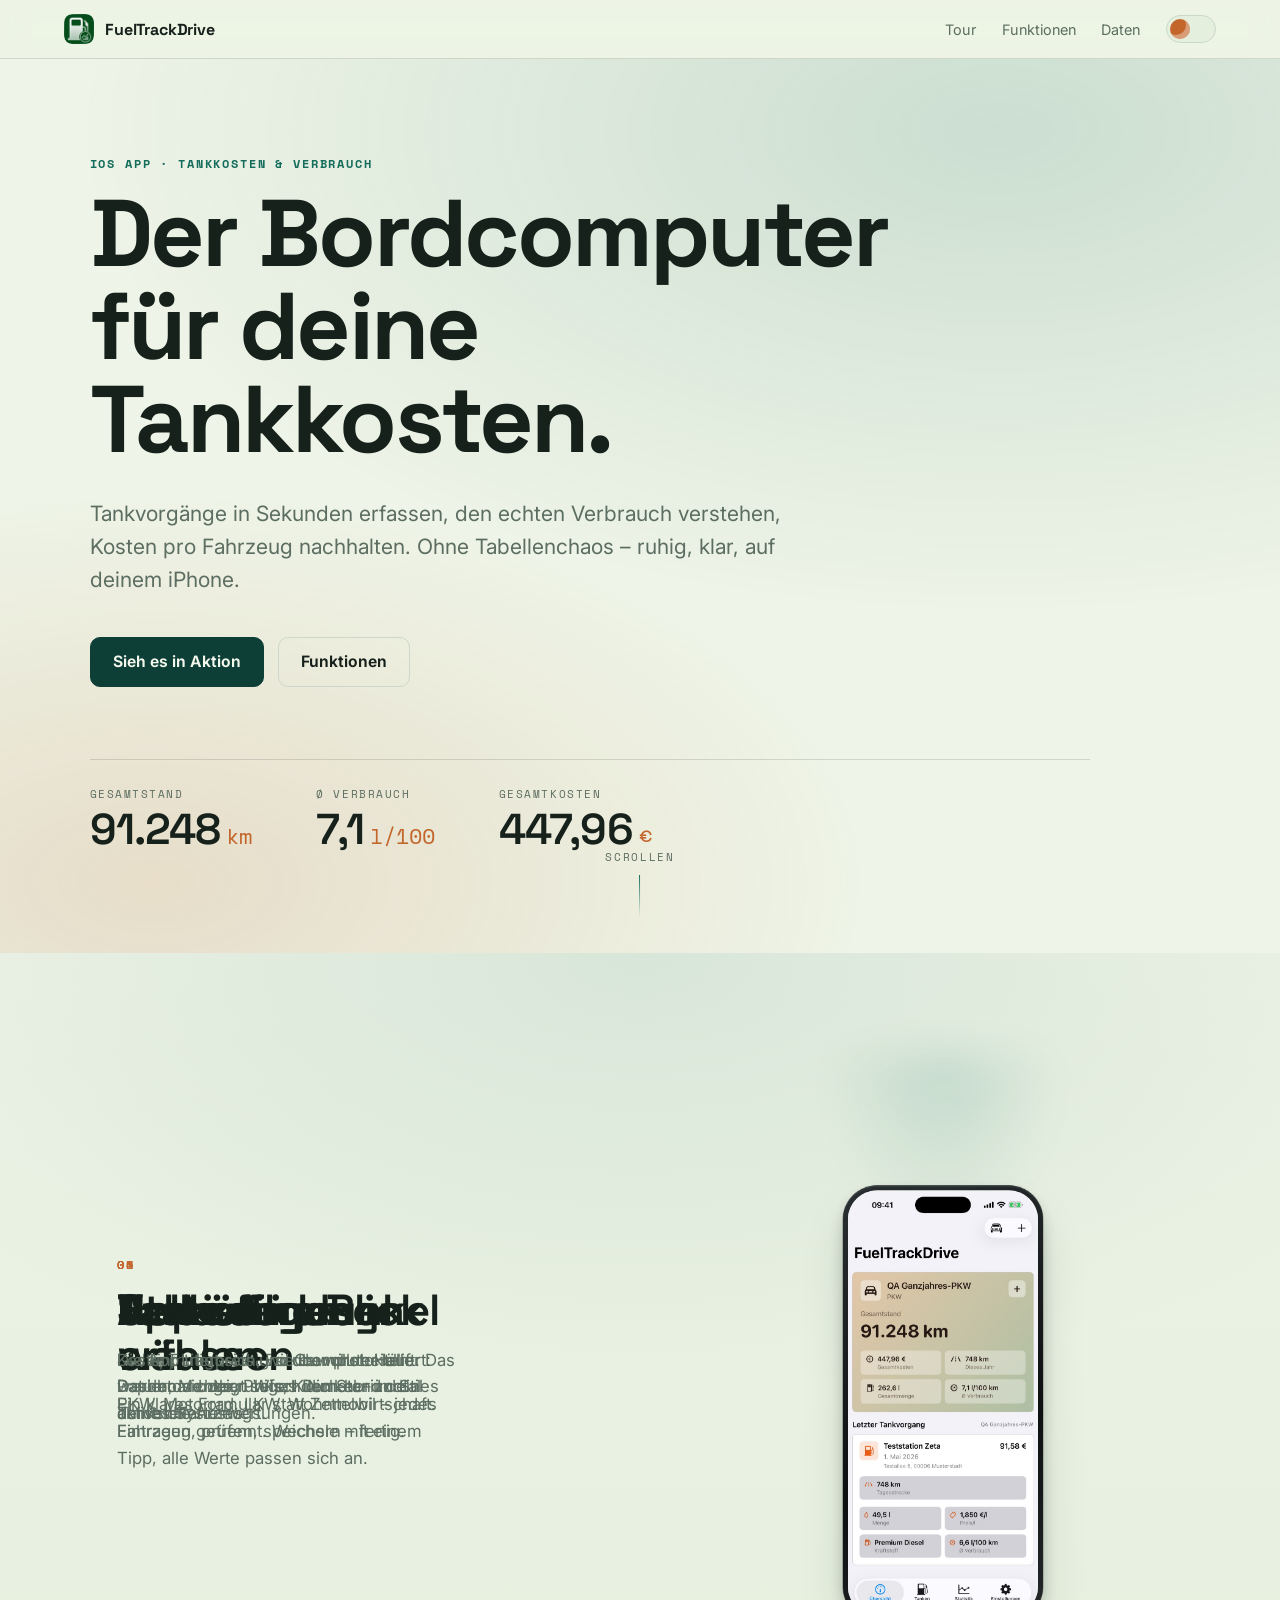
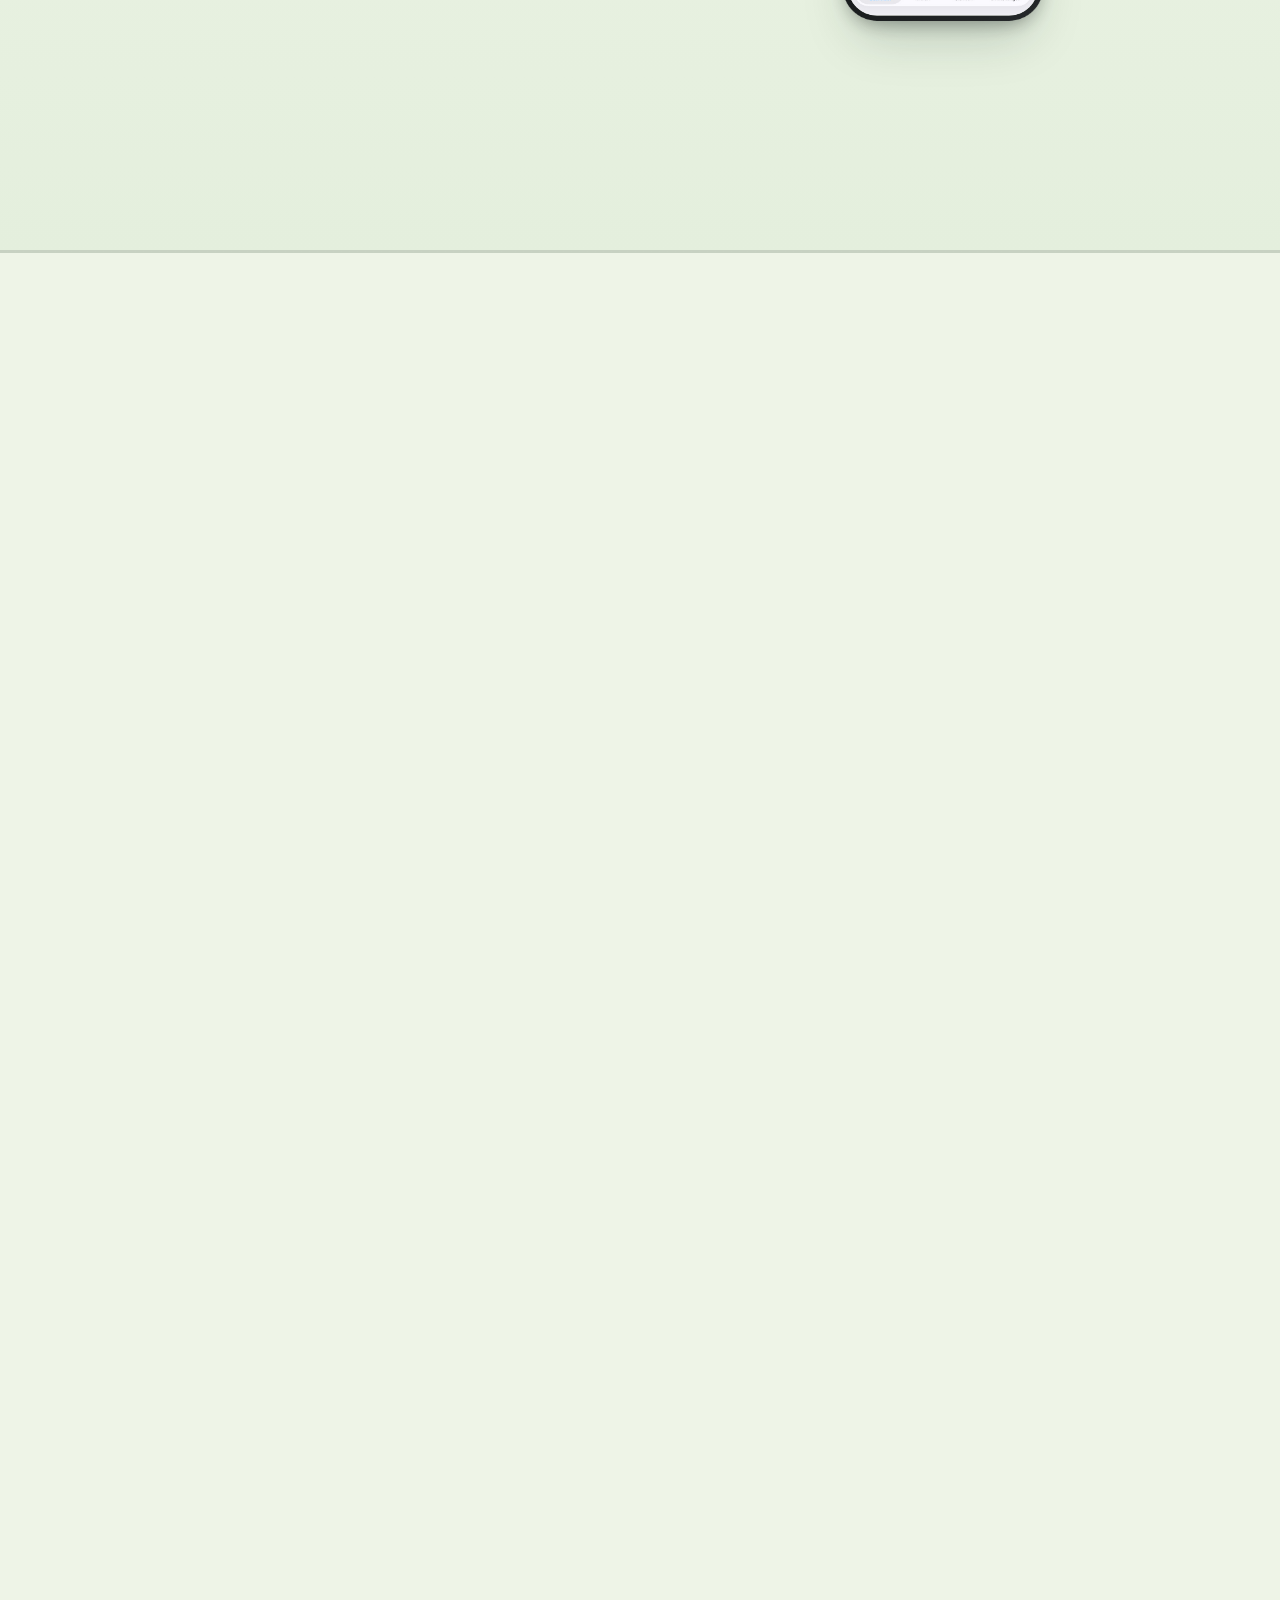
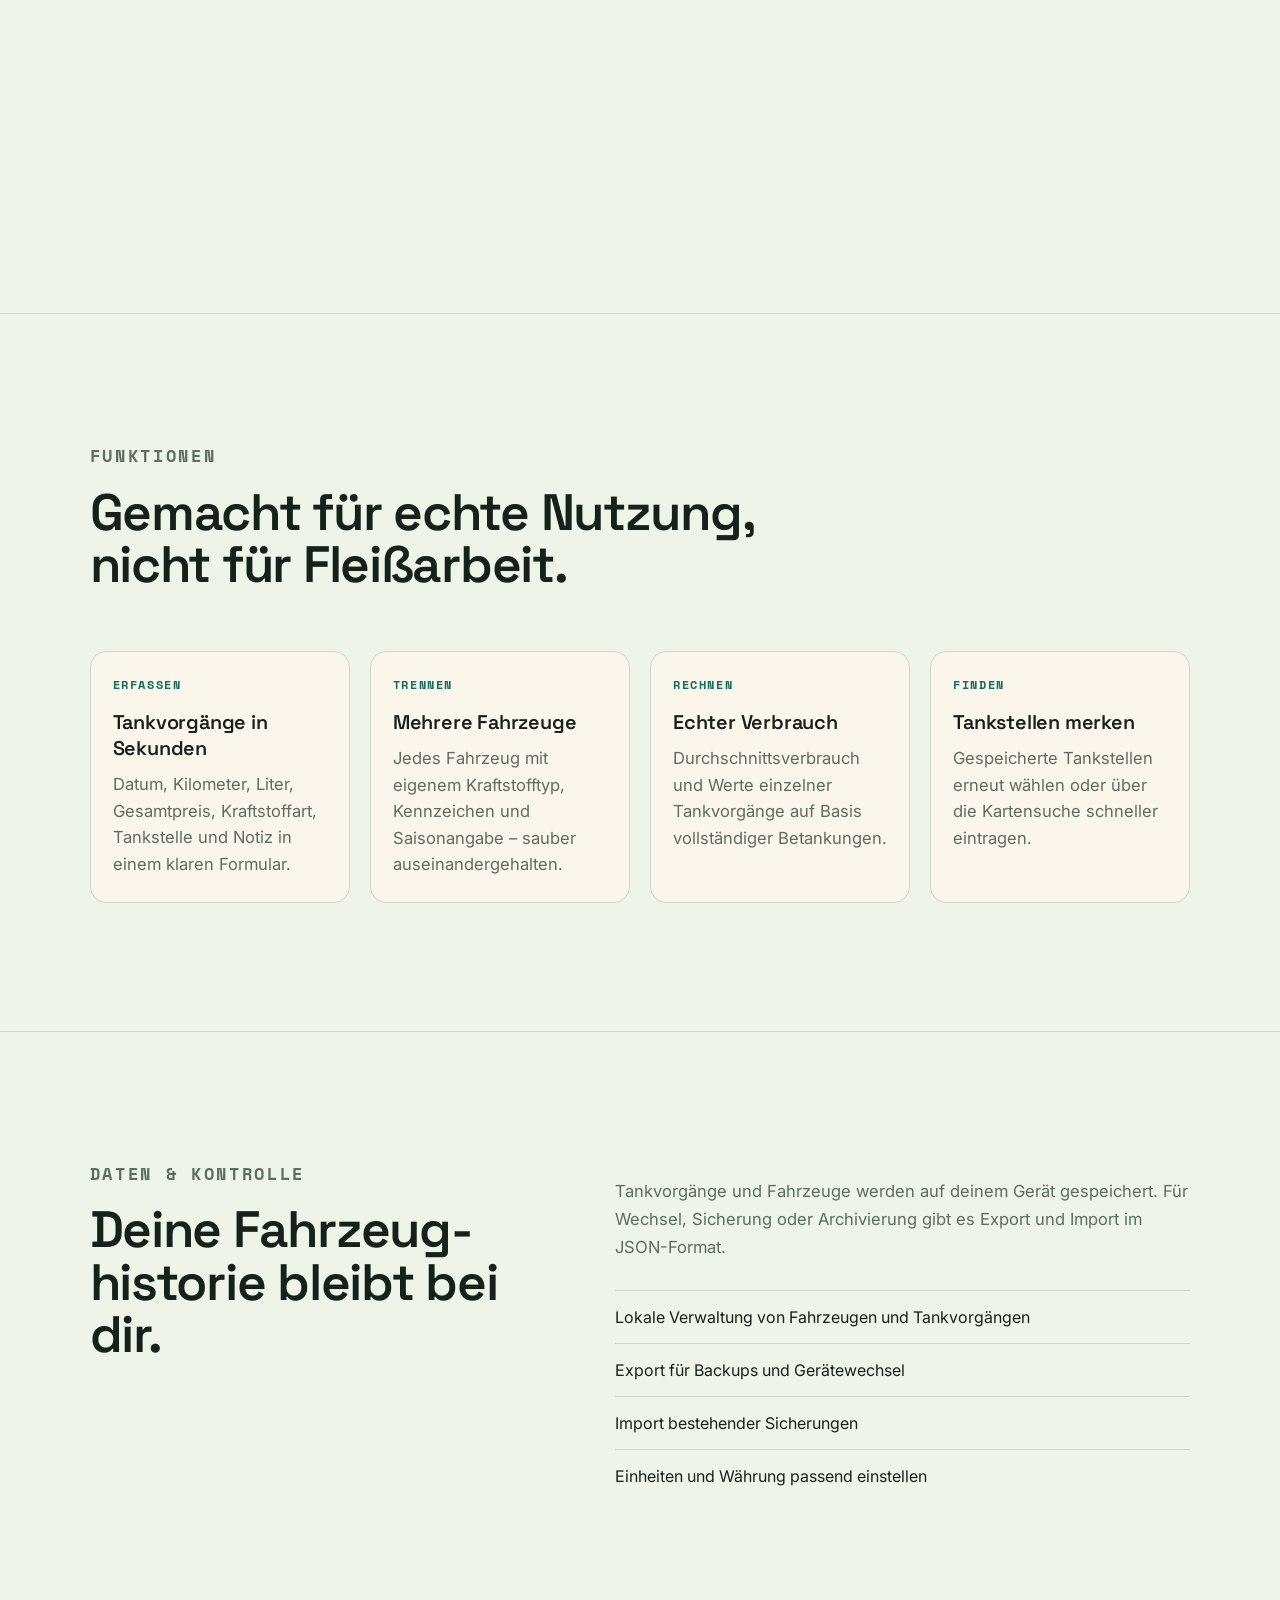
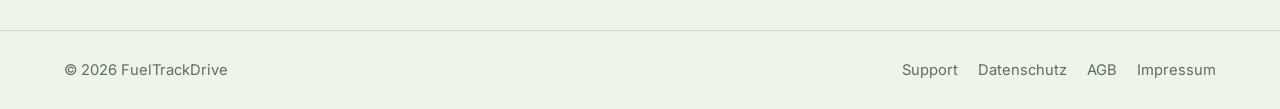
==== commit 4c3bbd76: "Homepage-Redesign: Scrollytelling-Startseite "Bordcomputer" Modernisierte Landingpage mit scroll-get" ====
--- a/index.html
+++ b/index.html
@@ -3,7 +3,9 @@
   <head>
     <meta charset="utf-8">
     <meta name="viewport" content="width=device-width, initial-scale=1">
-    <meta name="description" content="FuelTrackDrive hilft beim Erfassen und Auswerten von Tankvorgängen, Verbrauch und Fahrzeugkosten.">
+    <meta name="description" content="FuelTrackDrive ist der Bordcomputer für deine Tankkosten: Tankvorgänge erfassen, Verbrauch verstehen und Fahrzeugkosten im Blick behalten – als iOS App.">
+    <meta name="theme-color" content="#eef4e7" media="(prefers-color-scheme: light)">
+    <meta name="theme-color" content="#0d1512" media="(prefers-color-scheme: dark)">
     <title>FuelTrackDrive</title>
     <script>
       try {
@@ -17,8 +19,12 @@
         document.documentElement.dataset.effectiveTheme = effectiveTheme;
       } catch {}
     </script>
+    <link rel="preconnect" href="https://fonts.googleapis.com">
+    <link rel="preconnect" href="https://fonts.gstatic.com" crossorigin>
+    <link href="https://fonts.googleapis.com/css2?family=Space+Grotesk:wght@400;500;600;700&family=Inter:wght@400;500;600;700&family=Space+Mono:wght@400;700&display=swap" rel="stylesheet">
     <link rel="stylesheet" href="styles.css">
     <script src="theme.js" defer></script>
+    <script src="scroll.js" defer></script>
   </head>
   <body>
     <header class="site-header">
@@ -27,134 +33,157 @@
         <span>FuelTrackDrive</span>
       </a>
       <nav class="nav" aria-label="Hauptnavigation">
-        <a href="#ueberblick">Überblick</a>
+        <a href="#tour">Tour</a>
         <a href="#funktionen">Funktionen</a>
-        <a href="#auswertung">Auswertung</a>
         <a href="#daten">Daten</a>
         <button class="theme-toggle" type="button" data-theme-toggle aria-label="Farbschema ändern" aria-pressed="false"></button>
       </nav>
     </header>
 
     <main>
+      <!-- HERO -->
       <section class="hero" aria-labelledby="hero-title">
-        <div class="hero-copy">
-          <p class="eyebrow">iOS App für Fahrzeugkosten</p>
-          <h1 id="hero-title">FuelTrackDrive</h1>
-          <p>Tankvorgänge, Verbrauch und Kosten ruhig im Blick behalten. Eine klare App für alle, die ihre Fahrzeuge ohne Tabellenchaos dokumentieren möchten.</p>
+        <div class="hero-inner">
+          <p class="eyebrow">iOS App · Tankkosten &amp; Verbrauch</p>
+          <h1 id="hero-title">Der Bordcomputer für deine Tankkosten.</h1>
+          <p class="hero-lead">Tankvorgänge in Sekunden erfassen, den echten Verbrauch verstehen, Kosten pro Fahrzeug nachhalten. Ohne Tabellenchaos – ruhig, klar, auf deinem iPhone.</p>
           <div class="actions">
-            <a class="button" href="#funktionen">Funktionen ansehen</a>
-            <a class="button secondary" href="#daten">Datenkontrolle</a>
-          </div>
-        </div>
-        <div class="phone-stage" aria-hidden="true">
-          <img
-            class="phone primary"
-            src="images/01 - Dashboard - light.png"
-            data-theme-image
-            data-light-src="images/01 - Dashboard - light.png"
-            data-dark-src="images/01 - Dashboard - dark.png"
-            alt=""
-          >
-          <img
-            class="phone secondary"
-            src="images/02 - Tankvorgang - light.png"
-            data-theme-image
-            data-light-src="images/02 - Tankvorgang - light.png"
-            data-dark-src="images/02 - Tankvorgang - dark.png"
-            alt=""
-          >
-        </div>
-      </section>
-
-      <section id="ueberblick" class="section intro-band" aria-labelledby="overview-title">
-        <div class="section-inner split">
-          <div>
-            <p class="eyebrow">Wofür FuelTrackDrive da ist</p>
-            <h2 id="overview-title">Alle Tankdaten an einem ruhigen Ort.</h2>
-          </div>
-          <div>
-            <p>FuelTrackDrive hilft dir, Tankvorgänge schnell zu erfassen, den realen Verbrauch zu verstehen und Kosten pro Fahrzeug nachzuhalten. Die App bleibt bewusst direkt: öffnen, eintragen, auswerten, fertig.</p>
-            <dl class="metric-row">
-              <div>
-                <dt>Mehrere Fahrzeuge</dt>
-                <dd>PKW, Motorrad, LKW und weitere Fahrzeugtypen getrennt verwalten.</dd>
+            <a class="button" href="#tour">Sieh es in Aktion</a>
+            <a class="button secondary" href="#funktionen">Funktionen</a>
+          </div>
+          <dl class="readout" aria-label="Beispielwerte aus der App">
+            <div><dt>Gesamtstand</dt><dd>91.248<span>km</span></dd></div>
+            <div><dt>Ø Verbrauch</dt><dd>7,1<span>l/100</span></dd></div>
+            <div><dt>Gesamtkosten</dt><dd>447,96<span>€</span></dd></div>
+          </dl>
+        </div>
+        <a class="scroll-hint" href="#tour" aria-label="Zur Tour scrollen">
+          <span>Scrollen</span>
+          <span class="scroll-hint-line" aria-hidden="true"></span>
+        </a>
+      </section>
+
+      <!-- SCROLLYTELLING STAGE -->
+      <section id="tour" class="story" aria-label="Rundgang durch die App">
+        <div class="story-pin">
+          <div class="story-grid">
+            <!-- Captions -->
+            <div class="story-captions" aria-hidden="false">
+              <article class="beat" data-beat="0">
+                <span class="beat-index">01</span>
+                <h2>App öffnen</h2>
+                <p>Ein Tipp – und der Bordcomputer läuft. Das Dashboard zeigt sofort den Stand deines aktiven Fahrzeugs.</p>
+              </article>
+              <article class="beat" data-beat="1">
+                <span class="beat-index">02</span>
+                <h2>Fahrzeug wählen</h2>
+                <p>PKW, Motorrad, LKW, Wohnmobil – jedes Fahrzeug getrennt. Wechsle mit einem Tipp, alle Werte passen sich an.</p>
+              </article>
+              <article class="beat" data-beat="2">
+                <span class="beat-index">03</span>
+                <h2>Verlauf im Blick</h2>
+                <p>Jeder Tankvorgang sauber protokolliert: Datum, Menge, Preis, Kilometer und Tankstelle.</p>
+              </article>
+              <article class="beat" data-beat="3">
+                <span class="beat-index">04</span>
+                <h2>Tankvorgang erfassen</h2>
+                <p>Ein klares Formular statt Zettelwirtschaft. Eintragen, prüfen, speichern – fertig.</p>
+              </article>
+              <article class="beat" data-beat="4">
+                <span class="beat-index">05</span>
+                <h2>Statistik lesen</h2>
+                <p>Kosten, Literpreis und Gewohnheiten werden sichtbar. Wisch dich horizontal durch die Auswertungen.</p>
+              </article>
+              <article class="beat" data-beat="5">
+                <span class="beat-index">06</span>
+                <h2>Hell oder dunkel</h2>
+                <p>Die App trägt sich, wie du willst. Heller Papierton oder ruhiges Dunkel – im Stil deines Systems.</p>
+              </article>
+            </div>
+
+            <!-- Device -->
+            <div class="story-device" aria-hidden="true">
+              <div class="device" data-device>
+                <div class="device-screen">
+                  <div class="screen is-visible" data-screen="dashboard">
+                    <img data-theme-image src="assets/screens/dashboard-light.jpg" data-light-src="assets/screens/dashboard-light.jpg" data-dark-src="assets/screens/dashboard-dark.jpg" alt="">
+                  </div>
+                  <div class="screen" data-screen="vehicles">
+                    <img data-theme-image src="assets/screens/vehicles-light.jpg" data-light-src="assets/screens/vehicles-light.jpg" data-dark-src="assets/screens/vehicles-dark.jpg" alt="">
+                  </div>
+                  <div class="screen" data-screen="entries">
+                    <img data-theme-image src="assets/screens/entries-light.jpg" data-light-src="assets/screens/entries-light.jpg" data-dark-src="assets/screens/entries-dark.jpg" alt="">
+                  </div>
+                  <div class="screen screen-newentry" data-screen="newentry">
+                    <img data-theme-image src="assets/screens/newentry-light.jpg" data-light-src="assets/screens/newentry-light.jpg" data-dark-src="assets/screens/newentry-dark.jpg" alt="">
+                  </div>
+                  <div class="screen screen-stats" data-screen="stats">
+                    <div class="stats-strip" data-stats-strip>
+                      <img class="stats-card" data-theme-image src="assets/screens/stats1-light.jpg" data-light-src="assets/screens/stats1-light.jpg" data-dark-src="assets/screens/stats1-dark.jpg" alt="">
+                      <img class="stats-card" data-theme-image src="assets/screens/stats2-light.jpg" data-light-src="assets/screens/stats2-light.jpg" data-dark-src="assets/screens/stats2-dark.jpg" alt="">
+                      <img class="stats-card" data-theme-image src="assets/screens/stats3-light.jpg" data-light-src="assets/screens/stats3-light.jpg" data-dark-src="assets/screens/stats3-dark.jpg" alt="">
+                      <img class="stats-card" data-theme-image src="assets/screens/stats4-light.jpg" data-light-src="assets/screens/stats4-light.jpg" data-dark-src="assets/screens/stats4-dark.jpg" alt="">
+                    </div>
+                  </div>
+                  <!-- Mode-switch dark overlay (crossfade to dark at the end, letzte Statistikkarte) -->
+                  <div class="screen-dark-overlay" data-dark-overlay aria-hidden="true">
+                    <img src="assets/screens/stats4-dark.jpg" alt="">
+                  </div>
+                  <div class="save-toast" data-save-toast aria-hidden="true">
+                    <span class="save-check" aria-hidden="true"></span>
+                    Gespeichert
+                  </div>
+                </div>
+                <div class="device-glow" aria-hidden="true"></div>
               </div>
-              <div>
-                <dt>Verbrauch & Kosten</dt>
-                <dd>Liter, Preis, Kilometer und Durchschnittswerte nachvollziehen.</dd>
-              </div>
-              <div>
-                <dt>Backup</dt>
-                <dd>Daten per JSON exportieren und später wiederherstellen.</dd>
-              </div>
-            </dl>
-          </div>
-        </div>
-      </section>
-
-      <section id="funktionen" class="section" aria-labelledby="features-title">
+              <div class="swipe-hint" data-swipe-hint aria-hidden="true">horizontal wischen →</div>
+            </div>
+          </div>
+          <div class="story-progress" aria-hidden="true"><span data-progress-bar></span></div>
+        </div>
+      </section>
+
+      <!-- FUNKTIONEN -->
+      <section id="funktionen" class="section features" aria-labelledby="features-title">
         <div class="section-inner">
           <div class="section-heading">
             <p class="eyebrow">Funktionen</p>
-            <h2 id="features-title">Gemacht für echte Nutzung, nicht für Datensammel-Fleißarbeit.</h2>
+            <h2 id="features-title">Gemacht für echte Nutzung, nicht für Fleißarbeit.</h2>
           </div>
           <div class="feature-grid">
             <article>
-              <span>01</span>
-              <h3>Tankvorgänge erfassen</h3>
-              <p>Datum, Kilometer, Liter, Gesamtpreis, Kraftstoffart, Tankstelle und Notizen in einem klaren Formular speichern.</p>
-            </article>
-            <article>
-              <span>02</span>
-              <h3>Fahrzeuge trennen</h3>
-              <p>Mehrere Fahrzeuge mit eigenem Kraftstofftyp, Kennzeichen und Saisonangaben verwalten.</p>
-            </article>
-            <article>
-              <span>03</span>
-              <h3>Verbrauch berechnen</h3>
-              <p>Durchschnittsverbrauch und Werte einzelner Tankvorgänge auf Basis vollständiger Betankungen nachvollziehen.</p>
-            </article>
-            <article>
-              <span>04</span>
-              <h3>Tankstellen wiederfinden</h3>
-              <p>Gespeicherte Tankstellen erneut auswählen oder über die Kartensuche schneller eintragen.</p>
-            </article>
-          </div>
-        </div>
-      </section>
-
-      <section id="auswertung" class="showcase" aria-labelledby="showcase-title">
-        <div class="showcase-copy">
-          <p class="eyebrow">Auswertung</p>
-          <h2 id="showcase-title">Kosten, Literpreis und Gewohnheiten werden sichtbar.</h2>
-          <p>FuelTrackDrive zeigt Monatsverläufe, Tankstellenanteile und Fahrzeugtypen übersichtlich an. So erkennst du, was dein Fahrzeug wirklich verbraucht und wo die Kosten entstehen.</p>
-        </div>
-        <div class="showcase-images" aria-hidden="true">
-          <img
-            src="images/03 - Statistik - light.png"
-            data-theme-image
-            data-light-src="images/03 - Statistik - light.png"
-            data-dark-src="images/03 - Statistik - dark.png"
-            alt=""
-          >
-          <img
-            src="images/04.2 - Einstellungen - Import & Export - light.png"
-            data-theme-image
-            data-light-src="images/04.2 - Einstellungen - Import & Export - light.png"
-            data-dark-src="images/04.2 - Einstellungen - Import & Export - dark.png"
-            alt=""
-          >
-        </div>
-      </section>
-
-      <section id="daten" class="section" aria-labelledby="data-title">
+              <span>Erfassen</span>
+              <h3>Tankvorgänge in Sekunden</h3>
+              <p>Datum, Kilometer, Liter, Gesamtpreis, Kraftstoffart, Tankstelle und Notiz in einem klaren Formular.</p>
+            </article>
+            <article>
+              <span>Trennen</span>
+              <h3>Mehrere Fahrzeuge</h3>
+              <p>Jedes Fahrzeug mit eigenem Kraftstofftyp, Kennzeichen und Saisonangabe – sauber auseinandergehalten.</p>
+            </article>
+            <article>
+              <span>Rechnen</span>
+              <h3>Echter Verbrauch</h3>
+              <p>Durchschnittsverbrauch und Werte einzelner Tankvorgänge auf Basis vollständiger Betankungen.</p>
+            </article>
+            <article>
+              <span>Finden</span>
+              <h3>Tankstellen merken</h3>
+              <p>Gespeicherte Tankstellen erneut wählen oder über die Kartensuche schneller eintragen.</p>
+            </article>
+          </div>
+        </div>
+      </section>
+
+      <!-- DATEN -->
+      <section id="daten" class="section split-section" aria-labelledby="data-title">
         <div class="section-inner split">
           <div>
-            <p class="eyebrow">Daten & Kontrolle</p>
-            <h2 id="data-title">Deine Fahrzeughistorie bleibt greifbar.</h2>
+            <p class="eyebrow">Daten &amp; Kontrolle</p>
+            <h2 id="data-title">Deine Fahrzeug­historie bleibt bei dir.</h2>
           </div>
           <div>
-            <p>Die App speichert Tankvorgänge und Fahrzeuge auf deinem Gerät. Für Wechsel, Sicherung oder Archivierung gibt es einen Export und Import im JSON-Format.</p>
+            <p>Tankvorgänge und Fahrzeuge werden auf deinem Gerät gespeichert. Für Wechsel, Sicherung oder Archivierung gibt es Export und Import im JSON-Format.</p>
             <ul class="plain-list">
               <li>Lokale Verwaltung von Fahrzeugen und Tankvorgängen</li>
               <li>Export für Backups und Gerätewechsel</li>
--- a/styles.css
+++ b/styles.css
@@ -1,755 +1,679 @@
+/* =========================================================
+   FuelTrackDrive – Homepage
+   Konzept: "Bordcomputer" – Instrument-Display-Ästhetik.
+   Display: Space Grotesk · Body: Inter · Daten: Space Mono
+   ========================================================= */
+
 :root {
   color-scheme: light dark;
-  --ink: #172126;
-  --muted: #5d6d62;
+
+  --font-display: "Space Grotesk", ui-sans-serif, system-ui, -apple-system, "Segoe UI", sans-serif;
+  --font-body: "Inter", ui-sans-serif, system-ui, -apple-system, "Segoe UI", sans-serif;
+  --font-mono: "Space Mono", ui-monospace, SFMono-Regular, Menlo, monospace;
+
+  /* Light palette */
+  --ink: #16211c;
+  --muted: #5c6d61;
   --paper: #eef4e7;
-  --surface: #fff8ed;
-  --surface-soft: #dfeedd;
-  --line: #c6d5c8;
-  --accent: #176b5c;
-  --accent-dark: #0d3f37;
-  --accent-warm: #bb642c;
-  --accent-soft: #cfe7df;
-  --header-bg: rgba(238, 244, 231, 0.9);
-  --header-line: rgba(23, 33, 38, 0.12);
-  --hero-bg:
-    linear-gradient(135deg, rgba(192, 226, 211, 0.95), rgba(238, 244, 231, 0.2) 44%),
-    linear-gradient(315deg, rgba(214, 144, 74, 0.28), rgba(238, 244, 231, 0) 52%),
-    linear-gradient(180deg, #f7ead7 0%, #eef4e7 100%);
-  --button-hover: #145449;
-  --secondary-hover: rgba(13, 63, 55, 0.08);
-  --shadow: rgba(23, 33, 38, 0.25);
-  --band-bg:
-    linear-gradient(120deg, #fff2da 0%, #e3f1dd 55%, #cfe7df 100%);
-  --feature-bg:
-    linear-gradient(160deg, #fff7e7 0%, #e8f4e1 72%, #d1e9df 100%);
-  --page-bg:
-    linear-gradient(150deg, rgba(255, 242, 218, 0.78), rgba(238, 244, 231, 0) 46%),
-    linear-gradient(330deg, rgba(207, 231, 223, 0.9), rgba(238, 244, 231, 0) 52%);
-  --showcase-bg:
-    linear-gradient(135deg, #102f2a 0%, #18342f 58%, #4a311f 100%);
+  --surface: #fbf6ec;
+  --surface-2: #e4efdd;
+  --line: #cbd8cb;
+  --hairline: rgba(22, 33, 28, 0.14);
+  --green: #146c5b;
+  --green-deep: #0d3f37;
+  --orange: #c2662c;
+  --on-green: #f3f7ec;
+  --shadow: rgba(13, 40, 34, 0.22);
+
+  --header-bg: rgba(238, 244, 231, 0.72);
+  --hero-glow: radial-gradient(120% 90% at 78% 8%, rgba(20, 108, 91, 0.16), transparent 60%),
+               radial-gradient(90% 70% at 12% 92%, rgba(194, 102, 44, 0.16), transparent 62%);
+  --stage-bg: radial-gradient(130% 90% at 50% 0%, rgba(20, 108, 91, 0.10), transparent 55%),
+              linear-gradient(180deg, var(--paper) 0%, var(--surface-2) 100%);
+  --stage-dark: linear-gradient(180deg, #0a1310 0%, #0d1c17 60%, #241813 100%);
 }
 
 @media (prefers-color-scheme: dark) {
   :root:not([data-theme="light"]) {
-    --ink: #edf5ee;
-    --muted: #a9b8ae;
-    --paper: #0f1714;
-    --surface: #17231f;
-    --surface-soft: #1d312b;
-    --line: #2c423a;
-    --accent: #73d7bf;
-    --accent-dark: #98ead7;
-    --accent-warm: #f0a75f;
-    --accent-soft: #183c35;
-    --header-bg: rgba(15, 23, 20, 0.86);
-    --header-line: rgba(237, 245, 238, 0.11);
-    --hero-bg:
-      linear-gradient(135deg, rgba(26, 75, 65, 0.7), rgba(15, 23, 20, 0) 44%),
-      linear-gradient(315deg, rgba(196, 106, 43, 0.22), rgba(15, 23, 20, 0) 50%);
-    --button-hover: #b9f3e5;
-    --secondary-hover: rgba(152, 234, 215, 0.12);
-    --shadow: rgba(0, 0, 0, 0.5);
-    --band-bg:
-      linear-gradient(120deg, #17231f 0%, #1d312b 62%, #243226 100%);
-    --feature-bg:
-      linear-gradient(160deg, #17231f 0%, #1d312b 80%, #263525 100%);
-    --page-bg:
-      linear-gradient(150deg, rgba(29, 49, 43, 0.8), rgba(15, 23, 20, 0) 50%),
-      linear-gradient(330deg, rgba(60, 38, 24, 0.34), rgba(15, 23, 20, 0) 54%);
-    --showcase-bg:
-      linear-gradient(135deg, #07110f 0%, #102b26 55%, #3c2618 100%);
+    --ink: #eaf3ec;
+    --muted: #9fb1a5;
+    --paper: #0d1512;
+    --surface: #16211d;
+    --surface-2: #1b2b26;
+    --line: #29403a;
+    --hairline: rgba(234, 243, 236, 0.12);
+    --green: #74d8c0;
+    --green-deep: #9fead8;
+    --orange: #f0a75f;
+    --on-green: #071310;
+    --shadow: rgba(0, 0, 0, 0.55);
+    --header-bg: rgba(13, 21, 18, 0.66);
+    --hero-glow: radial-gradient(120% 90% at 78% 8%, rgba(116, 216, 192, 0.14), transparent 60%),
+                 radial-gradient(90% 70% at 12% 92%, rgba(240, 167, 95, 0.12), transparent 62%);
+    --stage-bg: radial-gradient(130% 90% at 50% 0%, rgba(116, 216, 192, 0.08), transparent 55%),
+                linear-gradient(180deg, var(--paper) 0%, #0a120f 100%);
   }
 }
 
 :root[data-theme="dark"] {
-  --ink: #edf5ee;
-  --muted: #a9b8ae;
-  --paper: #0f1714;
-  --surface: #17231f;
-  --surface-soft: #1d312b;
-  --line: #2c423a;
-  --accent: #73d7bf;
-  --accent-dark: #98ead7;
-  --accent-warm: #f0a75f;
-  --accent-soft: #183c35;
-  --header-bg: rgba(15, 23, 20, 0.86);
-  --header-line: rgba(237, 245, 238, 0.11);
-  --hero-bg:
-    linear-gradient(135deg, rgba(26, 75, 65, 0.7), rgba(15, 23, 20, 0) 44%),
-    linear-gradient(315deg, rgba(196, 106, 43, 0.22), rgba(15, 23, 20, 0) 50%);
-  --button-hover: #b9f3e5;
-  --secondary-hover: rgba(152, 234, 215, 0.12);
-  --shadow: rgba(0, 0, 0, 0.5);
-  --band-bg:
-    linear-gradient(120deg, #17231f 0%, #1d312b 62%, #243226 100%);
-  --feature-bg:
-    linear-gradient(160deg, #17231f 0%, #1d312b 80%, #263525 100%);
-  --page-bg:
-    linear-gradient(150deg, rgba(29, 49, 43, 0.8), rgba(15, 23, 20, 0) 50%),
-    linear-gradient(330deg, rgba(60, 38, 24, 0.34), rgba(15, 23, 20, 0) 54%);
-  --showcase-bg:
-    linear-gradient(135deg, #07110f 0%, #102b26 55%, #3c2618 100%);
-}
-
-* {
-  box-sizing: border-box;
-}
+  --ink: #eaf3ec;
+  --muted: #9fb1a5;
+  --paper: #0d1512;
+  --surface: #16211d;
+  --surface-2: #1b2b26;
+  --line: #29403a;
+  --hairline: rgba(234, 243, 236, 0.12);
+  --green: #74d8c0;
+  --green-deep: #9fead8;
+  --orange: #f0a75f;
+  --on-green: #071310;
+  --shadow: rgba(0, 0, 0, 0.55);
+  --header-bg: rgba(13, 21, 18, 0.66);
+  --hero-glow: radial-gradient(120% 90% at 78% 8%, rgba(116, 216, 192, 0.14), transparent 60%),
+               radial-gradient(90% 70% at 12% 92%, rgba(240, 167, 95, 0.12), transparent 62%);
+  --stage-bg: radial-gradient(130% 90% at 50% 0%, rgba(116, 216, 192, 0.08), transparent 55%),
+              linear-gradient(180deg, var(--paper) 0%, #0a120f 100%);
+}
+
+* { box-sizing: border-box; }
 
 html {
   scroll-behavior: smooth;
-  scroll-padding-top: 78px;
+  scroll-padding-top: 80px;
+  -webkit-text-size-adjust: 100%;
 }
 
 body {
   margin: 0;
   min-height: 100svh;
-  font-family: Inter, ui-sans-serif, system-ui, -apple-system, BlinkMacSystemFont, "Segoe UI", sans-serif;
+  font-family: var(--font-body);
   color: var(--ink);
-  background: var(--page-bg), var(--paper);
-  transition: background 220ms ease, color 220ms ease;
-}
-
-.content-page {
-  display: flex;
-  flex-direction: column;
-}
-
-.content-page .page {
-  flex: 1;
-}
-
-a {
-  color: inherit;
-}
-
+  background: var(--paper);
+  transition: background 240ms ease, color 240ms ease;
+  overflow-x: hidden;
+}
+
+a { color: inherit; }
+
+::selection { background: var(--orange); color: #fff; }
+
+/* ---------- Header ---------- */
 .site-header {
   position: sticky;
   top: 0;
-  z-index: 10;
+  z-index: 40;
   display: flex;
   align-items: center;
   justify-content: space-between;
   gap: 24px;
-  padding: 18px clamp(20px, 5vw, 72px);
+  padding: 14px clamp(18px, 5vw, 72px);
   background: var(--header-bg);
-  border-bottom: 1px solid var(--header-line);
-  backdrop-filter: blur(18px);
+  border-bottom: 1px solid var(--hairline);
+  backdrop-filter: saturate(160%) blur(16px);
+  -webkit-backdrop-filter: saturate(160%) blur(16px);
 }
 
 .brand {
   display: inline-flex;
   align-items: center;
-  gap: 12px;
-  font-weight: 750;
+  gap: 11px;
+  font-family: var(--font-display);
+  font-weight: 700;
+  letter-spacing: -0.01em;
   text-decoration: none;
 }
 
-.brand img {
-  width: 34px;
-  height: 34px;
-  border-radius: 8px;
-}
+.brand img { width: 30px; height: 30px; border-radius: 8px; }
 
 .nav {
   display: flex;
   align-items: center;
-  gap: clamp(12px, 2vw, 28px);
+  gap: clamp(14px, 2vw, 30px);
   color: var(--muted);
-  font-size: 0.94rem;
-}
-
-.nav a {
-  text-decoration: none;
-}
-
-.nav a:hover {
-  color: var(--ink);
+  font-size: 0.9rem;
+}
+
+.nav a { text-decoration: none; position: relative; padding: 4px 0; }
+.nav a:hover { color: var(--ink); }
+.nav a:focus-visible,
+.button:focus-visible,
+.theme-toggle:focus-visible,
+.scroll-hint:focus-visible,
+.back-to-top:focus-visible {
+  outline: 2px solid var(--green);
+  outline-offset: 3px;
+  border-radius: 6px;
 }
 
 .theme-toggle {
   position: relative;
-  width: 52px;
-  height: 30px;
+  width: 50px; height: 28px;
   flex: 0 0 auto;
   padding: 0;
   border: 1px solid var(--line);
   border-radius: 999px;
-  background: var(--surface-soft);
+  background: var(--surface-2);
   cursor: pointer;
   transition: border-color 180ms ease, background 180ms ease;
 }
-
 .theme-toggle::before {
   content: "";
   position: absolute;
-  top: 4px;
-  left: 4px;
-  width: 20px;
-  height: 20px;
+  top: 3px; left: 3px;
+  width: 20px; height: 20px;
   border-radius: 50%;
-  background: var(--accent-warm);
-  box-shadow: inset -5px -5px 0 rgba(255, 255, 255, 0.38);
-  transition: transform 190ms ease, background 190ms ease, box-shadow 190ms ease;
-}
-
+  background: var(--orange);
+  box-shadow: inset -4px -4px 0 rgba(255, 255, 255, 0.35);
+  transition: transform 200ms cubic-bezier(.34,1.4,.6,1), background 200ms ease;
+}
 :root[data-effective-theme="dark"] .theme-toggle::before {
   transform: translateX(22px);
-  background: var(--accent);
-  box-shadow: inset 5px -5px 0 rgba(15, 23, 20, 0.58);
-}
-
-.theme-toggle:hover {
-  border-color: var(--accent);
-}
-
+  background: var(--green);
+  box-shadow: inset 4px -4px 0 rgba(7, 19, 16, 0.5);
+}
+.theme-toggle:hover { border-color: var(--green); }
+
+/* ---------- Shared type bits ---------- */
+.eyebrow {
+  margin: 0 0 16px;
+  font-family: var(--font-mono);
+  color: var(--green);
+  font-size: 0.72rem;
+  font-weight: 700;
+  letter-spacing: 0.16em;
+  text-transform: uppercase;
+}
+
+.button {
+  display: inline-flex;
+  align-items: center;
+  justify-content: center;
+  min-height: 50px;
+  padding: 0 22px;
+  border: 1px solid var(--green-deep);
+  border-radius: 10px;
+  background: var(--green-deep);
+  color: var(--on-green);
+  font-family: var(--font-body);
+  font-weight: 650;
+  font-size: 0.98rem;
+  text-decoration: none;
+  transition: transform 180ms ease, box-shadow 180ms ease, background 180ms ease;
+}
+.button:hover { transform: translateY(-2px); box-shadow: 0 12px 30px var(--shadow); }
+.button.secondary { background: transparent; color: var(--ink); border-color: var(--line); }
+.button.secondary:hover { border-color: var(--green); box-shadow: none; }
+
+/* ---------- Hero ---------- */
 .hero {
-  min-height: calc(100svh - 71px);
-  display: grid;
-  grid-template-columns: minmax(0, 1fr) minmax(300px, 0.72fr);
-  gap: clamp(28px, 6vw, 84px);
-  align-items: center;
-  padding: clamp(48px, 8vw, 104px) clamp(20px, 7vw, 96px);
-  background: var(--hero-bg);
+  position: relative;
+  min-height: calc(100svh - 58px);
+  display: flex;
+  flex-direction: column;
+  justify-content: center;
+  padding: clamp(40px, 8vw, 96px) clamp(20px, 7vw, 96px) clamp(60px, 8vw, 110px);
+  background: var(--hero-glow), var(--paper);
   overflow: hidden;
 }
-
-.hero-copy {
-  max-width: 720px;
-  animation: rise 680ms ease-out both;
-}
-
-.eyebrow {
-  margin: 0 0 18px;
-  color: var(--accent);
-  font-size: 0.78rem;
-  font-weight: 800;
-  letter-spacing: 0.12em;
-  text-transform: uppercase;
-}
-
-h1 {
+.hero-inner { max-width: 1000px; }
+
+.hero h1 {
   margin: 0;
-  max-width: 760px;
-  font-size: clamp(3.6rem, 9vw, 8.4rem);
-  line-height: 0.88;
-  letter-spacing: 0;
-}
-
-.hero-copy p {
-  max-width: 570px;
-  margin: 28px 0 0;
+  font-family: var(--font-display);
+  font-weight: 700;
+  font-size: clamp(2.7rem, 7.4vw, 6.6rem);
+  line-height: 0.98;
+  letter-spacing: -0.03em;
+  max-width: 14ch;
+}
+.hero-lead {
+  max-width: 54ch;
+  margin: clamp(22px, 3vw, 32px) 0 0;
   color: var(--muted);
-  font-size: clamp(1.08rem, 2vw, 1.34rem);
+  font-size: clamp(1.05rem, 1.7vw, 1.32rem);
   line-height: 1.55;
 }
-
 .actions {
   display: flex;
   flex-wrap: wrap;
   gap: 14px;
-  margin-top: 34px;
-}
-
-.button {
+  margin-top: clamp(28px, 3.5vw, 40px);
+}
+
+.readout {
+  display: flex;
+  flex-wrap: wrap;
+  gap: clamp(24px, 5vw, 64px);
+  margin: clamp(40px, 6vw, 72px) 0 0;
+  padding-top: 26px;
+  border-top: 1px solid var(--hairline);
+}
+.readout div { display: flex; flex-direction: column; gap: 6px; }
+.readout dt {
+  font-family: var(--font-mono);
+  font-size: 0.68rem;
+  letter-spacing: 0.14em;
+  text-transform: uppercase;
+  color: var(--muted);
+}
+.readout dd {
+  margin: 0;
+  font-family: var(--font-display);
+  font-weight: 600;
+  font-size: clamp(1.7rem, 3.4vw, 2.7rem);
+  letter-spacing: -0.02em;
+  line-height: 1;
+}
+.readout dd span {
+  font-family: var(--font-mono);
+  font-size: 0.5em;
+  font-weight: 400;
+  color: var(--orange);
+  margin-left: 6px;
+  letter-spacing: 0;
+}
+
+.scroll-hint {
+  position: absolute;
+  left: 50%;
+  bottom: clamp(20px, 4vh, 40px);
+  transform: translateX(-50%);
   display: inline-flex;
-  align-items: center;
+  flex-direction: column;
+  align-items: center;
+  gap: 10px;
+  text-decoration: none;
+  color: var(--muted);
+  font-family: var(--font-mono);
+  font-size: 0.68rem;
+  letter-spacing: 0.16em;
+  text-transform: uppercase;
+}
+.scroll-hint-line {
+  width: 1px; height: 42px;
+  background: linear-gradient(var(--green), transparent);
+  animation: hintPulse 1.9s ease-in-out infinite;
+  transform-origin: top;
+}
+@keyframes hintPulse {
+  0%, 100% { transform: scaleY(0.4); opacity: 0.4; }
+  50% { transform: scaleY(1); opacity: 1; }
+}
+
+/* ---------- Scrollytelling stage ---------- */
+.story {
+  position: relative;
+  /* Höhe = Anzahl "Szenen-Länge"; steuert die Scroll-Dramaturgie */
+  height: 640vh;
+  background: var(--paper);
+}
+.story-pin {
+  position: sticky;
+  top: 0;
+  height: 100svh;
+  overflow: hidden;
+  background: var(--stage-bg);
+  transition: background 200ms linear;
+}
+/* Dark-Veil für den Moduswechsel-Beat (JS steuert --mode-dark 0..1) */
+.story-pin::before {
+  content: "";
+  position: absolute;
+  inset: 0;
+  background: var(--stage-dark);
+  opacity: var(--mode-dark, 0);
+  pointer-events: none;
+}
+.story-grid {
+  position: relative;
+  z-index: 1;
+  height: 100%;
+  max-width: 1200px;
+  margin: 0 auto;
+  padding: 0 clamp(20px, 6vw, 80px);
+  display: grid;
+  grid-template-columns: minmax(0, 1fr) minmax(300px, 440px);
+  align-items: center;
+  gap: clamp(24px, 5vw, 80px);
+}
+
+/* Captions */
+.story-captions {
+  position: relative;
+  min-height: 300px;
+  display: grid;
+}
+.beat {
+  grid-area: 1 / 1;
+  max-width: 34ch;
+  opacity: 0;
+  transform: translateY(16px);
+  transition: opacity 420ms ease, transform 420ms ease;
+  pointer-events: none;
+}
+.beat.is-active { opacity: 1; transform: none; pointer-events: auto; }
+.story-pin[data-mode-dark="1"] .beat { color: #eaf3ec; }
+.beat-index {
+  font-family: var(--font-mono);
+  font-size: 0.78rem;
+  letter-spacing: 0.2em;
+  color: var(--orange);
+}
+.beat h2 {
+  margin: 14px 0 14px;
+  font-family: var(--font-display);
+  font-weight: 600;
+  font-size: clamp(1.9rem, 3.4vw, 3rem);
+  line-height: 1.02;
+  letter-spacing: -0.02em;
+}
+.beat p {
+  margin: 0;
+  color: var(--muted);
+  font-size: 1.05rem;
+  line-height: 1.6;
+}
+.story-pin[data-mode-dark="1"] .beat p { color: #a9bbaf; }
+
+/* Device */
+.story-device {
+  position: relative;
+  display: flex;
   justify-content: center;
-  min-height: 48px;
-  padding: 0 20px;
-  border: 1px solid var(--accent-dark);
-  border-radius: 8px;
-  background: var(--accent-dark);
-  color: var(--paper);
-  font-weight: 760;
-  text-decoration: none;
-  transition: transform 180ms ease, background 180ms ease;
-}
-
-.button:hover {
-  transform: translateY(-2px);
-  background: var(--button-hover);
-}
-
-.button.secondary {
-  background: transparent;
-  color: var(--accent-dark);
-}
-
-.button.secondary:hover {
-  background: var(--secondary-hover);
-}
-
-.phone-stage {
-  position: relative;
-  min-height: 620px;
-  animation: float-in 760ms 140ms ease-out both;
-}
-
-.phone {
-  position: absolute;
-  width: min(74%, 342px);
-  border-radius: 34px;
-  box-shadow: 0 30px 70px var(--shadow);
-  transform: rotate(3deg);
-}
-
-.phone.primary {
-  right: 3%;
-  top: 2%;
-}
-
-.phone.secondary {
-  left: 2%;
-  bottom: 4%;
-  transform: rotate(-7deg) scale(0.88);
-  opacity: 0.9;
-}
-
+  align-items: center;
+}
+.device {
+  position: relative;
+  height: min(80svh, 660px);
+  aspect-ratio: 1320 / 2868;
+  border-radius: clamp(34px, 4.4vw, 52px);
+  padding: 8px;
+  background: linear-gradient(155deg, #2a2f31, #0d1011 60%, #26292b);
+  box-shadow:
+    0 2px 2px rgba(255, 255, 255, 0.12) inset,
+    0 40px 80px -20px var(--shadow),
+    0 12px 30px -10px rgba(0, 0, 0, 0.4);
+  transform-origin: center center;
+  will-change: transform;
+}
+.device-screen {
+  position: relative;
+  height: 100%;
+  width: 100%;
+  border-radius: clamp(26px, 3.6vw, 44px);
+  overflow: hidden;
+  background: var(--paper);
+}
+.screen {
+  position: absolute;
+  inset: 0;
+  opacity: 0;
+  will-change: opacity, transform;
+}
+.screen.is-visible { opacity: 1; }
+.screen img {
+  display: block;
+  width: 100%;
+  height: 100%;
+  object-fit: cover;
+  object-position: top center;
+}
+.screen-newentry { transform: translateY(102%); }
+
+/* Stats horizontal strip */
+.screen-stats { overflow: hidden; }
+.stats-strip {
+  display: flex;
+  height: 100%;
+  width: 100%;
+  will-change: transform;
+}
+.stats-card {
+  flex: 0 0 100%;
+  width: 100%;
+  height: 100%;
+  object-fit: cover;
+  object-position: top center;
+}
+
+/* Dark-Overlay auf dem Screen (Moduswechsel) */
+.screen-dark-overlay {
+  position: absolute;
+  inset: 0;
+  opacity: 0;
+  pointer-events: none;
+  will-change: opacity;
+}
+.screen-dark-overlay img {
+  display: block; width: 100%; height: 100%;
+  object-fit: cover; object-position: top center;
+}
+
+.device-glow {
+  position: absolute;
+  inset: -30% -20% auto -20%;
+  height: 60%;
+  background: radial-gradient(60% 100% at 50% 0%, rgba(20, 108, 91, 0.25), transparent 70%);
+  filter: blur(30px);
+  opacity: 0.6;
+  pointer-events: none;
+  z-index: -1;
+}
+
+.save-toast {
+  position: absolute;
+  left: 50%;
+  bottom: 16%;
+  transform: translate(-50%, 12px);
+  display: inline-flex;
+  align-items: center;
+  gap: 9px;
+  padding: 11px 18px;
+  border-radius: 999px;
+  background: rgba(20, 108, 91, 0.96);
+  color: #f3f7ec;
+  font-weight: 600;
+  font-size: 0.95rem;
+  box-shadow: 0 16px 40px rgba(0, 0, 0, 0.35);
+  opacity: 0;
+  pointer-events: none;
+}
+.save-check {
+  width: 18px; height: 18px;
+  border-radius: 50%;
+  background: #f3f7ec;
+  position: relative;
+  flex: 0 0 auto;
+}
+.save-check::after {
+  content: "";
+  position: absolute;
+  left: 6px; top: 3px;
+  width: 5px; height: 9px;
+  border: solid #146c5b;
+  border-width: 0 2px 2px 0;
+  transform: rotate(45deg);
+}
+
+.swipe-hint {
+  position: absolute;
+  bottom: -34px;
+  left: 50%;
+  transform: translateX(-50%);
+  font-family: var(--font-mono);
+  font-size: 0.7rem;
+  letter-spacing: 0.14em;
+  text-transform: uppercase;
+  color: var(--orange);
+  opacity: 0;
+  transition: opacity 300ms ease;
+  white-space: nowrap;
+}
+
+.story-progress {
+  position: absolute;
+  left: 0; right: 0; bottom: 0;
+  height: 3px;
+  background: var(--hairline);
+  z-index: 2;
+}
+.story-progress span {
+  display: block;
+  height: 100%;
+  width: 0%;
+  background: linear-gradient(90deg, var(--green), var(--orange));
+}
+
+/* ---------- Generic sections ---------- */
 .section {
-  min-height: 50svh;
-  display: flex;
-  align-items: center;
-  padding: clamp(54px, 8vw, 92px) clamp(20px, 7vw, 96px);
-  border-top: 1px solid var(--line);
-}
-
-#funktionen {
-  min-height: 100svh;
-}
-
-.intro-band {
-  background: var(--band-bg);
-}
-
-.section-inner {
-  width: 100%;
-  max-width: 1120px;
-  margin: 0 auto;
-}
-
-.section h2,
-.page h1 {
+  padding: clamp(64px, 10vw, 130px) clamp(20px, 7vw, 96px);
+  border-top: 1px solid var(--hairline);
+}
+.section-inner { width: 100%; max-width: 1120px; margin: 0 auto; }
+.section-heading { max-width: 720px; }
+.section h2, .page h1 {
   margin: 0;
-  font-size: clamp(2.1rem, 4vw, 4.6rem);
-  line-height: 1;
-  letter-spacing: 0;
-}
-
-.section p,
-.page p,
-.page li {
+  font-family: var(--font-display);
+  font-weight: 600;
+  font-size: clamp(2rem, 4vw, 3.9rem);
+  line-height: 1.02;
+  letter-spacing: -0.025em;
+}
+.section p, .page p, .page li {
   color: var(--muted);
-  font-size: 1.03rem;
+  font-size: 1.04rem;
   line-height: 1.7;
-}
-
-.split {
-  display: grid;
-  grid-template-columns: 0.78fr 1fr;
-  gap: clamp(28px, 6vw, 82px);
-  align-items: start;
-}
-
-.metric-row {
-  display: grid;
-  grid-template-columns: repeat(3, 1fr);
-  gap: 18px;
-  margin: 34px 0 0;
-}
-
-.metric-row div {
-  padding: 18px 16px 0 0;
-  border-top: 2px solid var(--accent);
-}
-
-.metric-row dt {
-  font-weight: 820;
-}
-
-.metric-row dd {
-  margin: 8px 0 0;
-  color: var(--muted);
-  line-height: 1.55;
-}
-
-.section-heading {
-  max-width: 760px;
 }
 
 .feature-grid {
   display: grid;
   grid-template-columns: repeat(4, 1fr);
-  gap: 28px;
-  margin-top: 54px;
-}
-
+  gap: 20px;
+  margin-top: clamp(40px, 5vw, 60px);
+}
 .feature-grid article {
-  min-height: 228px;
-  padding: 22px;
-  border-top: 1px solid var(--line);
-  border-radius: 8px;
-  background: var(--feature-bg);
-}
-
+  min-height: 230px;
+  padding: 24px 22px;
+  border: 1px solid var(--line);
+  border-radius: 16px;
+  background: var(--surface);
+  display: flex;
+  flex-direction: column;
+}
 .feature-grid span {
-  color: var(--accent);
-  font-size: 0.82rem;
-  font-weight: 840;
-}
-
+  font-family: var(--font-mono);
+  color: var(--green);
+  font-size: 0.72rem;
+  font-weight: 700;
+  letter-spacing: 0.14em;
+  text-transform: uppercase;
+}
 .feature-grid h3 {
-  margin: 18px 0 10px;
-  font-size: 1.16rem;
-}
-
-.feature-grid p {
-  margin: 0;
-  color: var(--muted);
-  line-height: 1.62;
-}
-
-.showcase {
-  min-height: 100svh;
-  display: grid;
-  grid-template-columns: minmax(280px, 0.72fr) minmax(0, 1fr);
-  gap: clamp(28px, 6vw, 82px);
-  align-items: center;
-  padding: clamp(58px, 8vw, 104px) clamp(20px, 7vw, 96px);
-  color: #ffffff;
-  background: var(--showcase-bg);
-  overflow: hidden;
-}
-
-.showcase-copy {
-  max-width: 560px;
-}
-
-.showcase h2 {
-  margin: 0;
-  font-size: clamp(2.2rem, 4.6vw, 5.2rem);
-  line-height: 0.98;
-  letter-spacing: 0;
-}
-
-.showcase p:not(.eyebrow) {
-  color: rgba(255, 255, 255, 0.74);
-  font-size: 1.08rem;
-  line-height: 1.7;
-}
-
-.showcase .eyebrow {
-  color: #8fe0cd;
-}
-
-.showcase-images {
-  position: relative;
-  min-height: 620px;
-}
-
-.showcase-images img {
-  position: absolute;
-  width: min(46%, 300px);
-  border-radius: 34px;
-  box-shadow: 0 26px 70px rgba(0, 0, 0, 0.32);
-}
-
-.showcase-images img:first-child {
-  left: 7%;
-  top: 0;
-  transform: rotate(-4deg);
-}
-
-.showcase-images img:last-child {
-  right: 7%;
-  bottom: 0;
-  transform: rotate(5deg);
-}
-
-.plain-list {
-  display: grid;
-  gap: 14px;
-  padding: 0;
-  margin: 30px 0 0;
-  list-style: none;
-}
-
-.plain-list li {
-  padding: 14px 0;
-  border-top: 1px solid var(--line);
-}
-
-.page {
-  max-width: 820px;
-  width: 100%;
-  min-height: 0;
-  margin: 0 auto;
-  padding: clamp(48px, 8vw, 96px) 20px;
-}
-
-.page h2 {
-  margin-top: 44px;
-  font-size: 1.32rem;
-}
-
-.page ul {
-  padding-left: 22px;
-}
-
-.notice {
-  padding: 18px 20px;
-  margin: 28px 0;
-  border: 1px solid var(--line);
-  border-radius: 8px;
-  background: var(--surface);
-}
+  margin: 16px 0 10px;
+  font-family: var(--font-display);
+  font-weight: 600;
+  font-size: 1.24rem;
+  letter-spacing: -0.01em;
+}
+.feature-grid p { margin: 0; color: var(--muted); line-height: 1.6; }
+
+.split { display: grid; grid-template-columns: 0.78fr 1fr; gap: clamp(28px, 6vw, 82px); align-items: start; }
+
+.plain-list { display: grid; gap: 0; padding: 0; margin: 28px 0 0; list-style: none; }
+.plain-list li { padding: 16px 0; border-top: 1px solid var(--hairline); }
+
+.metric-row { display: grid; grid-template-columns: repeat(3, 1fr); gap: 18px; margin: 34px 0 0; }
+.metric-row div { padding: 18px 16px 0 0; border-top: 2px solid var(--green); }
+.metric-row dt { font-weight: 700; }
+.metric-row dd { margin: 8px 0 0; color: var(--muted); line-height: 1.55; }
+
+/* ---------- Content pages ---------- */
+.content-page { display: flex; flex-direction: column; }
+.content-page .page { flex: 1; }
+.page { max-width: 820px; width: 100%; margin: 0 auto; padding: clamp(48px, 8vw, 96px) 20px; }
+.page h2 { margin-top: 44px; font-family: var(--font-display); font-weight: 600; font-size: 1.34rem; }
+.page ul { padding-left: 22px; }
+.notice { padding: 18px 20px; margin: 28px 0; border: 1px solid var(--line); border-radius: 12px; background: var(--surface); }
 
 .support-hero {
-  display: grid;
-  grid-template-columns: minmax(0, 1fr) auto;
-  gap: 28px;
-  align-items: center;
-  margin: 42px 0 0;
-  padding: clamp(24px, 5vw, 42px);
-  border-radius: 8px;
-  background: var(--band-bg);
-}
-
-.support-hero h2,
-.support-section h2 {
-  margin: 0;
-  font-size: clamp(1.5rem, 3vw, 2.4rem);
-  line-height: 1.05;
-}
-
-.support-hero p:not(.eyebrow) {
-  margin-bottom: 0;
-}
-
-.support-section {
-  margin-top: clamp(44px, 7vw, 72px);
-}
-
-.support-checklist {
-  display: grid;
-  gap: 14px;
-  padding: 0;
-  margin: 24px 0 0;
-  list-style: none;
-}
-
-.privacy-list {
-  display: grid;
-  gap: 10px;
-  padding-left: 22px;
-  margin: 18px 0 0;
-}
-
-.privacy-list li {
-  padding-left: 4px;
-}
-
-.support-checklist li {
-  padding: 16px 0 16px 34px;
-  border-top: 1px solid var(--line);
-  position: relative;
-}
-
-.support-checklist li::before {
-  content: "✓";
-  position: absolute;
-  left: 0;
-  top: 16px;
-  color: var(--accent);
-  font-weight: 900;
-}
-
-.support-grid {
-  display: grid;
-  grid-template-columns: repeat(2, 1fr);
-  gap: 18px;
-  margin-top: 24px;
-}
-
-.support-grid article {
-  padding: 22px;
-  border-radius: 8px;
-  background: var(--feature-bg);
-}
-
-.support-grid span {
-  color: var(--accent);
-  font-size: 0.82rem;
-  font-weight: 840;
-}
-
-.support-grid h3 {
-  margin: 16px 0 10px;
-  font-size: 1.1rem;
-}
-
-.support-grid p {
-  margin: 0;
-}
-
-.faq-list {
-  display: grid;
-  gap: 12px;
-  margin-top: 24px;
-}
-
-.faq-list details {
-  border-top: 1px solid var(--line);
-  padding: 18px 0;
-}
-
-.faq-list summary {
-  cursor: pointer;
-  color: var(--ink);
-  font-weight: 800;
-}
-
-.faq-list p {
-  margin-bottom: 0;
-}
-
+  display: grid; grid-template-columns: minmax(0, 1fr) auto; gap: 28px; align-items: center;
+  margin: 42px 0 0; padding: clamp(24px, 5vw, 42px); border-radius: 16px; background: var(--surface-2);
+}
+.support-hero h2, .support-section h2 { margin: 0; font-family: var(--font-display); font-weight: 600; font-size: clamp(1.5rem, 3vw, 2.4rem); line-height: 1.05; }
+.support-hero p:not(.eyebrow) { margin-bottom: 0; }
+.support-section { margin-top: clamp(44px, 7vw, 72px); }
+.support-checklist { display: grid; gap: 0; padding: 0; margin: 24px 0 0; list-style: none; }
+.support-checklist li { padding: 16px 0 16px 34px; border-top: 1px solid var(--hairline); position: relative; }
+.support-checklist li::before { content: "✓"; position: absolute; left: 0; top: 16px; color: var(--green); font-weight: 900; }
+.privacy-list { display: grid; gap: 10px; padding-left: 22px; margin: 18px 0 0; }
+.privacy-list li { padding-left: 4px; }
+.support-grid { display: grid; grid-template-columns: repeat(2, 1fr); gap: 18px; margin-top: 24px; }
+.support-grid article { padding: 22px; border-radius: 14px; background: var(--surface); border: 1px solid var(--line); }
+.support-grid span { font-family: var(--font-mono); color: var(--green); font-size: 0.74rem; font-weight: 700; letter-spacing: 0.12em; text-transform: uppercase; }
+.support-grid h3 { margin: 16px 0 10px; font-family: var(--font-display); font-weight: 600; font-size: 1.12rem; }
+.support-grid p { margin: 0; }
+.faq-list { display: grid; gap: 0; margin-top: 24px; }
+.faq-list details { border-top: 1px solid var(--hairline); padding: 18px 0; }
+.faq-list summary { cursor: pointer; color: var(--ink); font-weight: 700; font-family: var(--font-display); }
+.faq-list p { margin-bottom: 0; }
+
+/* ---------- Footer ---------- */
 .site-footer {
-  display: flex;
-  flex-wrap: wrap;
-  justify-content: space-between;
-  gap: 18px;
-  padding: 28px clamp(20px, 5vw, 72px);
-  color: var(--muted);
-  border-top: 1px solid var(--line);
-}
-
-.site-footer nav {
-  display: flex;
-  flex-wrap: wrap;
-  gap: 18px;
-}
-
-.site-footer a {
-  text-decoration: none;
-}
+  display: flex; flex-wrap: wrap; justify-content: space-between; gap: 18px;
+  padding: 30px clamp(20px, 5vw, 72px);
+  color: var(--muted); border-top: 1px solid var(--hairline);
+  font-size: 0.92rem;
+}
+.site-footer nav { display: flex; flex-wrap: wrap; gap: 20px; }
+.site-footer a { text-decoration: none; }
+.site-footer a:hover { color: var(--ink); }
 
 .back-to-top {
-  position: fixed;
-  right: clamp(18px, 3vw, 34px);
-  bottom: clamp(96px, 10vh, 132px);
-  z-index: 20;
-  display: inline-flex;
-  align-items: center;
-  justify-content: center;
-  width: 46px;
-  height: 46px;
-  border: 1px solid var(--line);
-  border-radius: 50%;
-  background: var(--accent-dark);
-  color: var(--paper);
-  font-size: 1.35rem;
-  font-weight: 800;
-  cursor: pointer;
-  opacity: 0.96;
-  pointer-events: auto;
-  transform: translateY(0);
-  box-shadow: 0 18px 48px var(--shadow);
+  position: fixed; right: clamp(16px, 3vw, 32px); bottom: clamp(20px, 6vh, 40px);
+  z-index: 30; display: inline-flex; align-items: center; justify-content: center;
+  width: 46px; height: 46px; border: 1px solid var(--line); border-radius: 50%;
+  background: var(--green-deep); color: var(--on-green); font-size: 1.3rem; font-weight: 800;
+  cursor: pointer; box-shadow: 0 14px 34px var(--shadow);
   transition: opacity 180ms ease, transform 180ms ease, background 180ms ease;
 }
-
-.back-to-top.is-hidden {
-  opacity: 0;
-  pointer-events: none;
-  transform: translateY(12px);
-}
-
-.back-to-top:hover {
-  background: var(--button-hover);
-}
-
-@keyframes rise {
-  from {
-    opacity: 0;
-    transform: translateY(18px);
-  }
-  to {
-    opacity: 1;
-    transform: translateY(0);
-  }
-}
-
-@keyframes float-in {
-  from {
-    opacity: 0;
-    transform: translateY(24px) scale(0.98);
-  }
-  to {
-    opacity: 1;
-    transform: translateY(0) scale(1);
-  }
-}
-
-@media (max-width: 820px) {
-  .site-header {
-    align-items: flex-start;
-    flex-direction: column;
-  }
-
-  .nav {
-    width: 100%;
-    overflow-x: auto;
-    padding-bottom: 2px;
-  }
-
-  .hero,
-  .split,
-  .showcase {
-    grid-template-columns: 1fr;
-  }
-
-  .hero {
-    min-height: calc(100svh - 115px);
-    padding-top: 42px;
-  }
-
-  .phone-stage {
-    min-height: 480px;
-  }
-
-  .phone {
-    width: min(68%, 280px);
-  }
-
-  .metric-row,
-  .feature-grid,
-  .support-grid {
-    grid-template-columns: 1fr;
-  }
-
-  .support-hero {
-    grid-template-columns: 1fr;
-  }
-
-  .feature-grid {
-    gap: 22px;
-    margin-top: 36px;
-  }
-
-  .showcase-images {
-    min-height: 500px;
-  }
-}
-
-@media (max-width: 520px) {
-  .actions {
-    flex-direction: column;
-  }
-
-  .button {
-    width: 100%;
-  }
-
-  .phone-stage {
-    min-height: 390px;
-  }
-}
+.back-to-top.is-hidden { opacity: 0; pointer-events: none; transform: translateY(12px); }
+.back-to-top:hover { background: var(--green); }
+
+/* ---------- Responsive ---------- */
+@media (max-width: 900px) {
+  .story-grid { grid-template-columns: 1fr; grid-template-rows: auto 1fr; align-items: start; gap: 18px; padding-top: 84px; padding-bottom: 24px; }
+  .story-captions { min-height: 150px; order: 1; }
+  .story-device { order: 2; }
+  .beat { max-width: none; }
+  .beat h2 { font-size: clamp(1.6rem, 6vw, 2.2rem); }
+  .device { height: min(58svh, 520px); }
+  .feature-grid { grid-template-columns: repeat(2, 1fr); }
+  .split { grid-template-columns: 1fr; }
+}
+
+@media (max-width: 620px) {
+  .site-header { padding-left: 18px; padding-right: 18px; }
+  .nav { gap: 14px; font-size: 0.86rem; }
+  .feature-grid { grid-template-columns: 1fr; }
+  .actions { width: 100%; }
+  .actions .button { flex: 1 1 auto; }
+  .device { height: min(56svh, 480px); }
+  .readout { gap: 22px 32px; }
+}
+
+/* ---------- Reduced motion: keine gepinnte Story, alles ruhig gestapelt ---------- */
+@media (prefers-reduced-motion: reduce) {
+  html { scroll-behavior: auto; }
+  .scroll-hint-line { animation: none; }
+  .story { height: auto; }
+  .story-pin { position: static; height: auto; overflow: visible; padding: clamp(40px, 8vw, 90px) 0; }
+  .story-grid { grid-template-columns: 1fr; gap: 40px; }
+  .story-captions { min-height: 0; display: grid; gap: 40px; }
+  .beat { position: static; grid-area: auto; opacity: 1; transform: none; pointer-events: auto; max-width: none; }
+  .story-device { position: sticky; top: 80px; }
+  .screen { position: absolute; }
+  .screen[data-screen="dashboard"] { opacity: 1; }
+  .screen-newentry { transform: none; }
+  .swipe-hint { display: none; }
+  .story-progress { display: none; }
+}
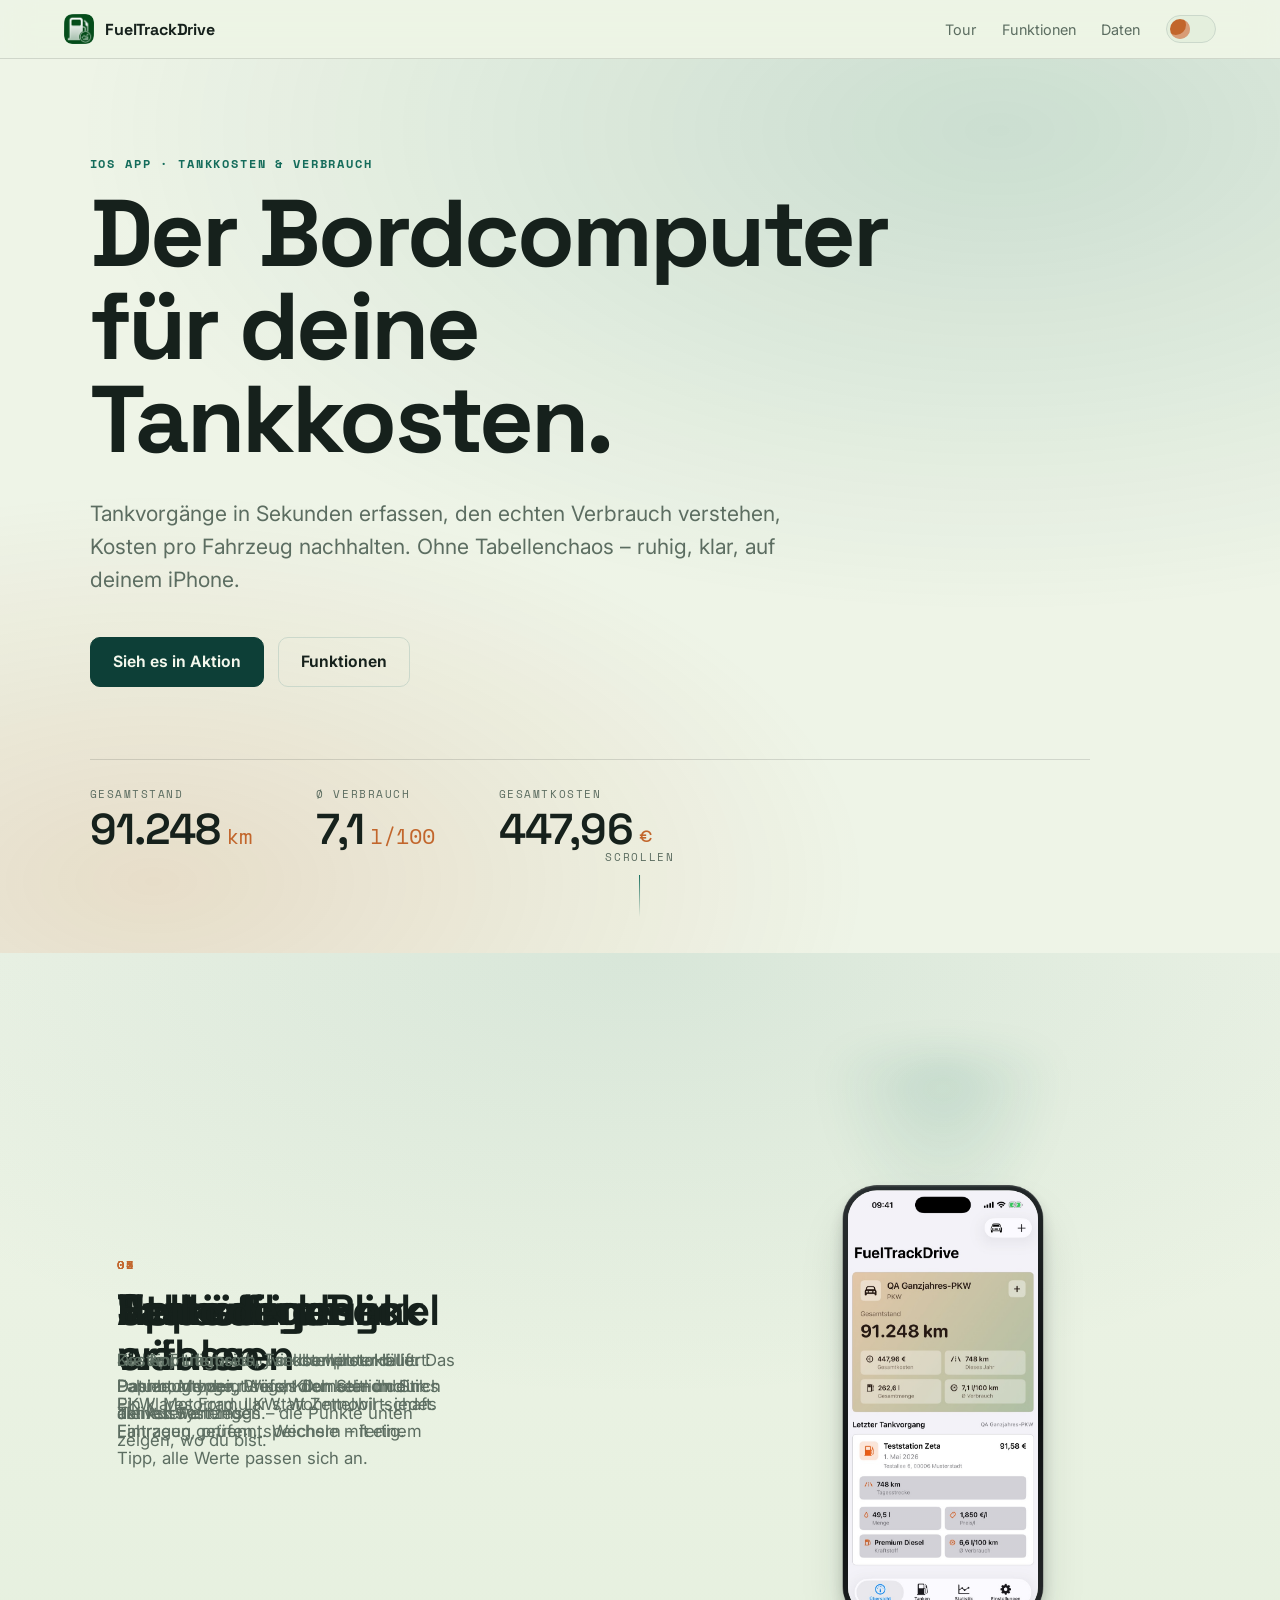
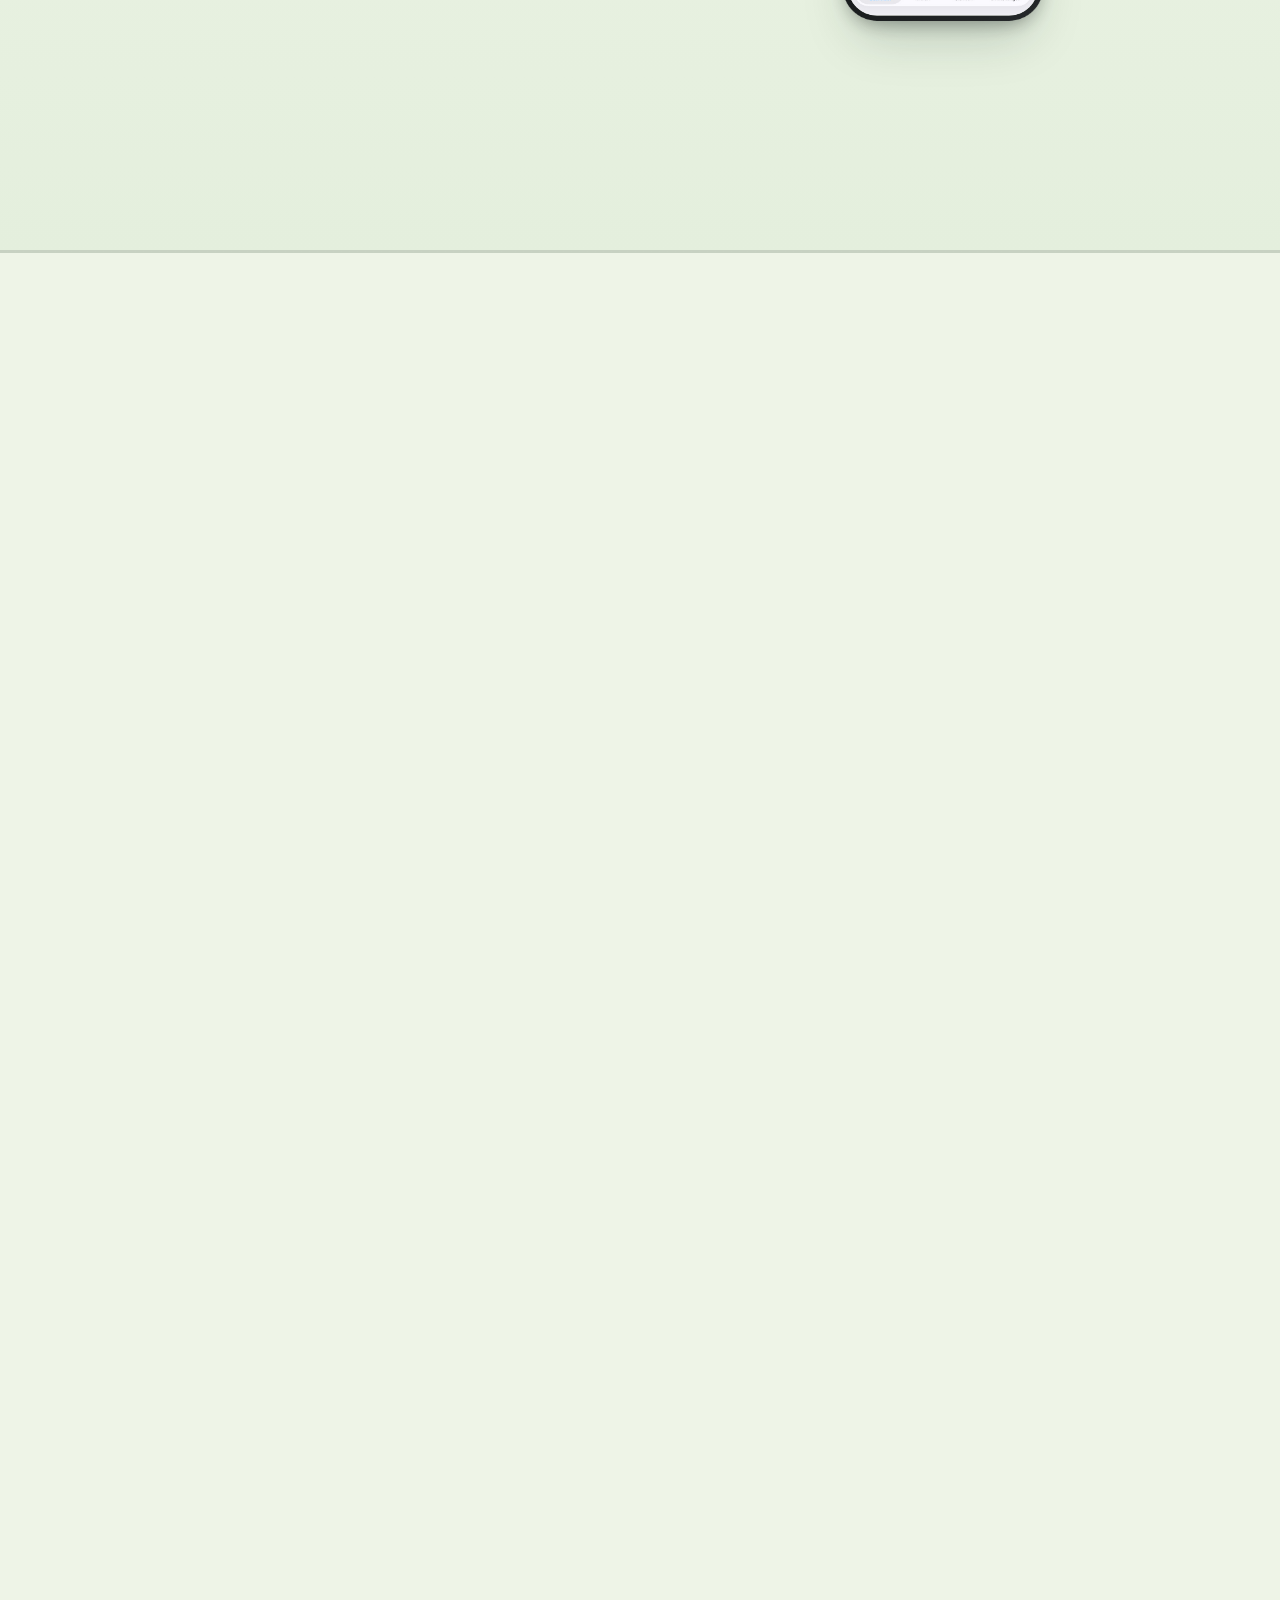
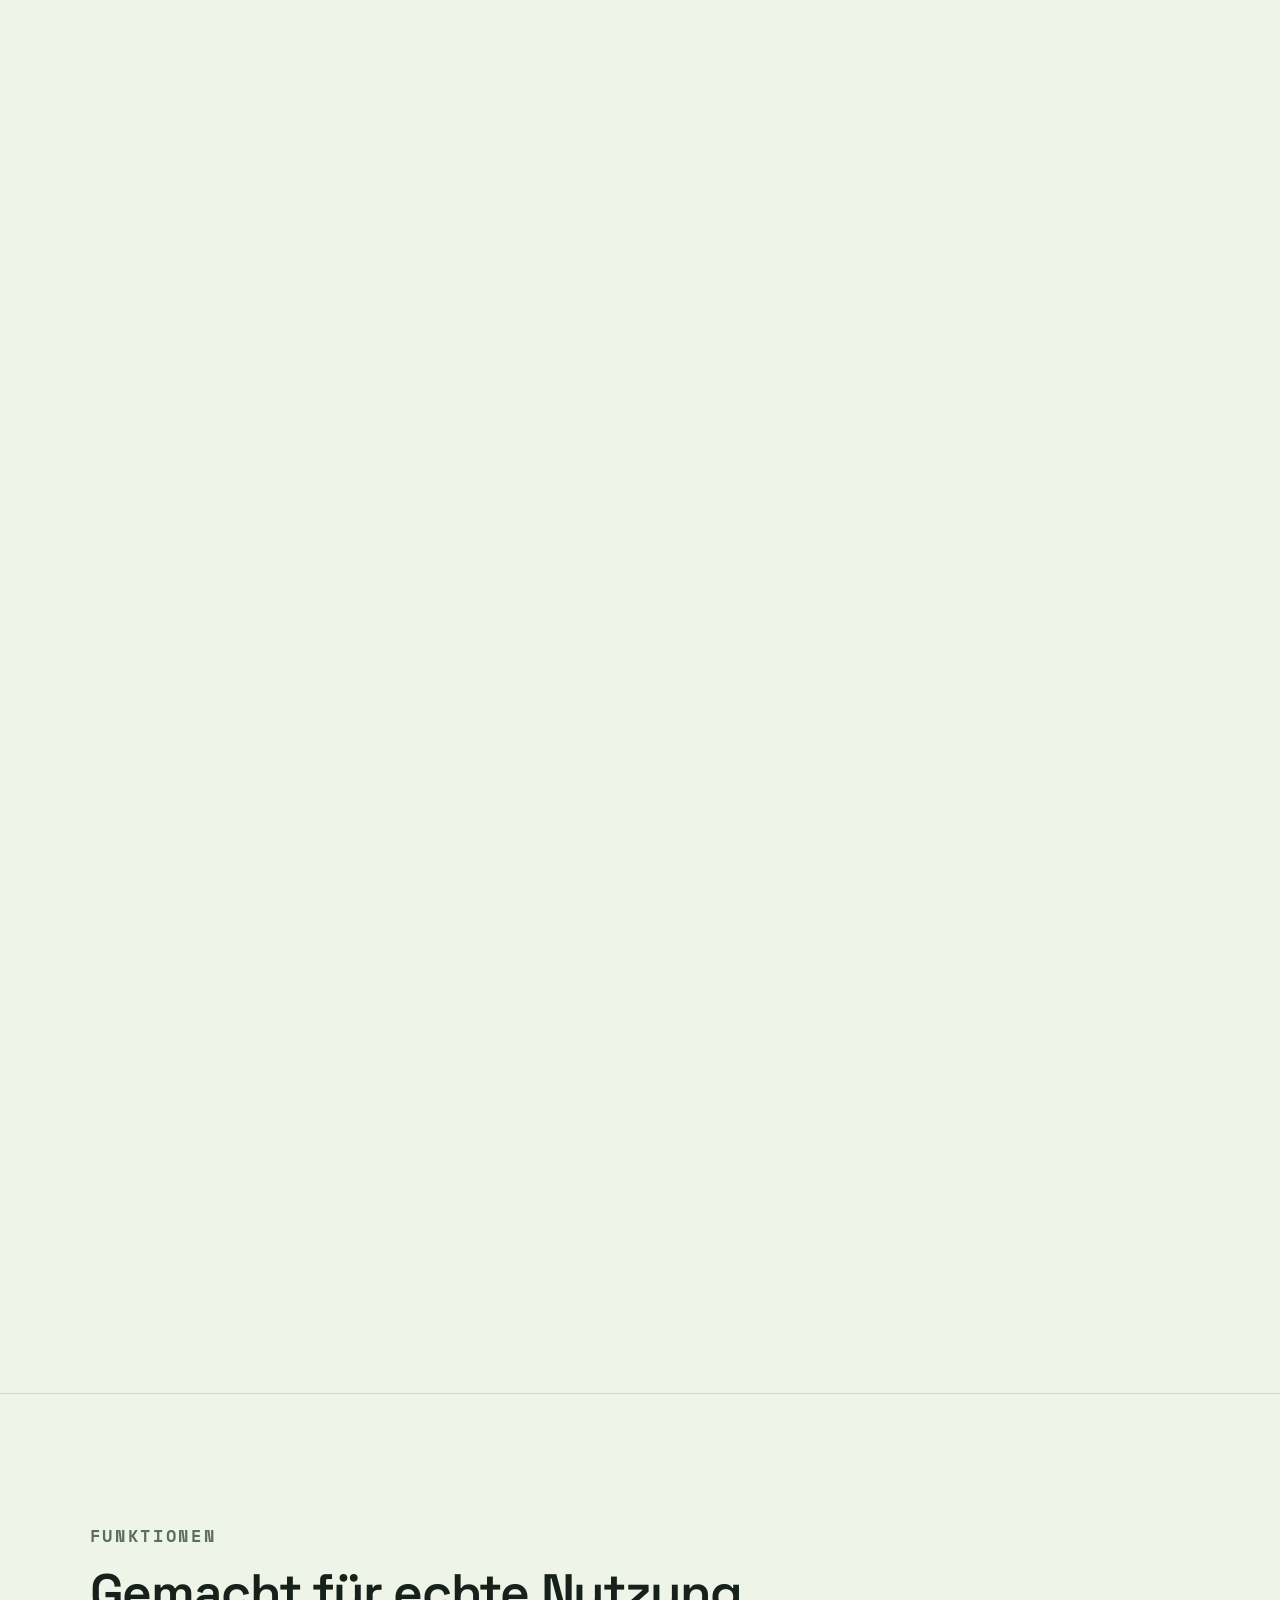
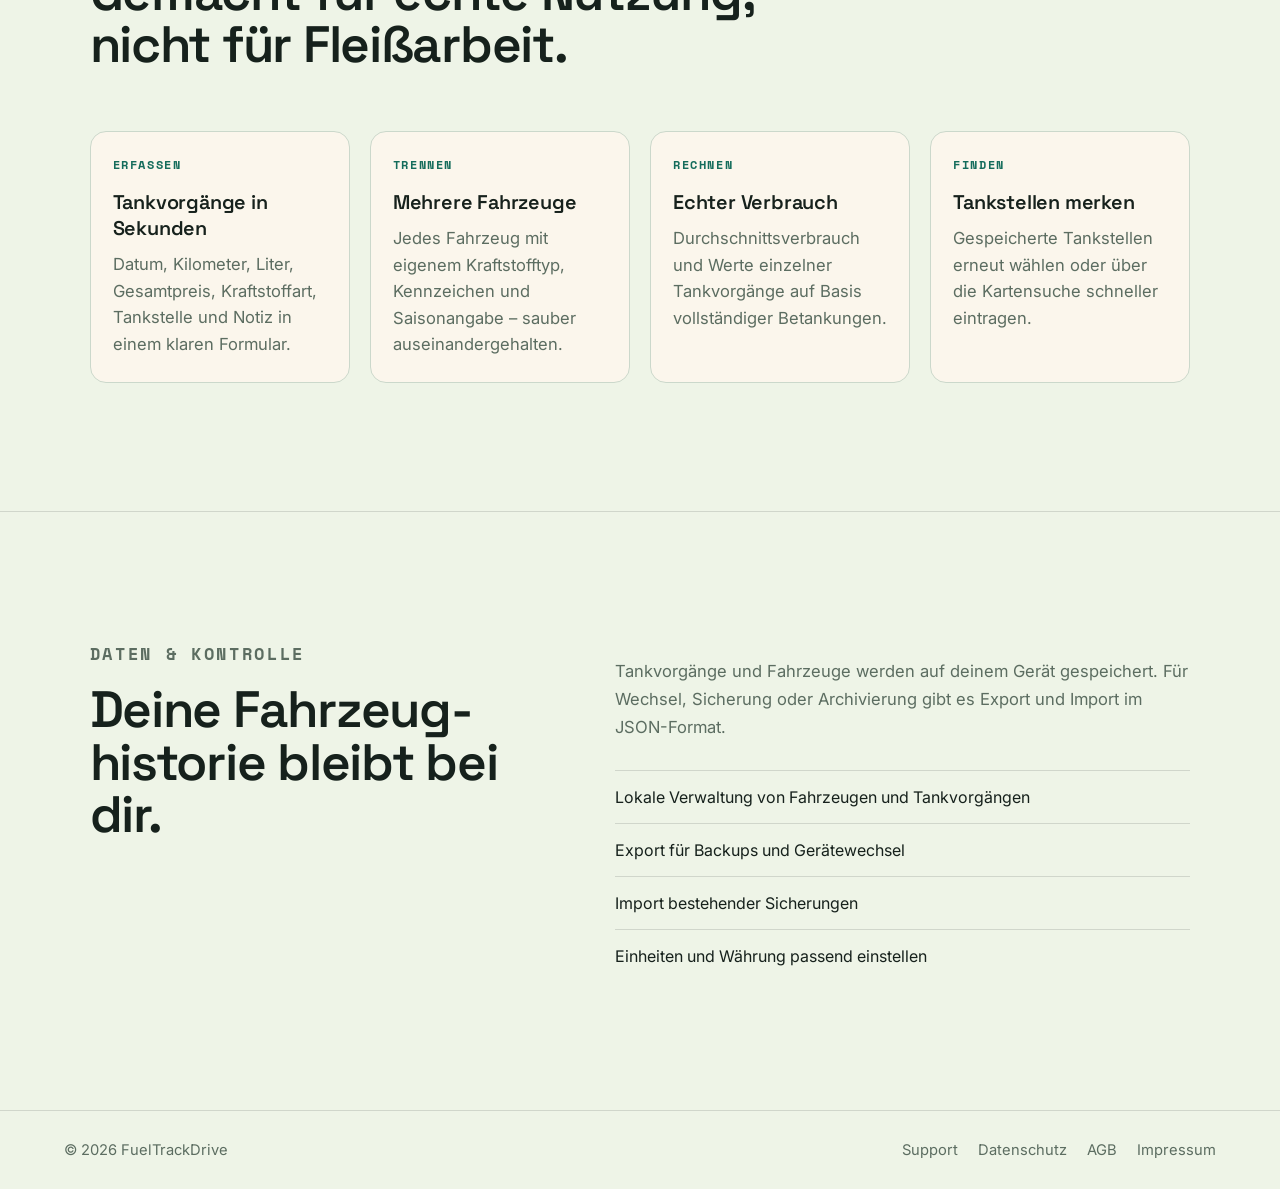
==== commit 3001e246: "Statistik-Beat: app-getreuer Pager + Einstellungen-Beat - Statistik wischt jetzt wie in der App: der" ====
--- a/index.html
+++ b/index.html
@@ -92,10 +92,15 @@
               <article class="beat" data-beat="4">
                 <span class="beat-index">05</span>
                 <h2>Statistik lesen</h2>
-                <p>Kosten, Literpreis und Gewohnheiten werden sichtbar. Wisch dich horizontal durch die Auswertungen.</p>
+                <p>Kosten, Literpreis, Tankstellen und Fahrzeugtypen. Wisch dich seitlich durch die Auswertungen – die Punkte unten zeigen, wo du bist.</p>
               </article>
               <article class="beat" data-beat="5">
                 <span class="beat-index">06</span>
+                <h2>Alles einstellbar</h2>
+                <p>Fahrzeuge, Tankstellen, Einheiten, Import und Export – die Einstellungen halten alles zusammen.</p>
+              </article>
+              <article class="beat" data-beat="6">
+                <span class="beat-index">07</span>
                 <h2>Hell oder dunkel</h2>
                 <p>Die App trägt sich, wie du willst. Heller Papierton oder ruhiges Dunkel – im Stil deines Systems.</p>
               </article>
@@ -118,16 +123,28 @@
                     <img data-theme-image src="assets/screens/newentry-light.jpg" data-light-src="assets/screens/newentry-light.jpg" data-dark-src="assets/screens/newentry-dark.jpg" alt="">
                   </div>
                   <div class="screen screen-stats" data-screen="stats">
-                    <div class="stats-strip" data-stats-strip>
-                      <img class="stats-card" data-theme-image src="assets/screens/stats1-light.jpg" data-light-src="assets/screens/stats1-light.jpg" data-dark-src="assets/screens/stats1-dark.jpg" alt="">
-                      <img class="stats-card" data-theme-image src="assets/screens/stats2-light.jpg" data-light-src="assets/screens/stats2-light.jpg" data-dark-src="assets/screens/stats2-dark.jpg" alt="">
-                      <img class="stats-card" data-theme-image src="assets/screens/stats3-light.jpg" data-light-src="assets/screens/stats3-light.jpg" data-dark-src="assets/screens/stats3-dark.jpg" alt="">
-                      <img class="stats-card" data-theme-image src="assets/screens/stats4-light.jpg" data-light-src="assets/screens/stats4-light.jpg" data-dark-src="assets/screens/stats4-dark.jpg" alt="">
+                    <!-- Basis-Screen: Titel, obere Kachel, Tab-Leiste (bleibt fest) -->
+                    <img class="stats-base" data-theme-image src="assets/screens/stats-base-light.jpg" data-light-src="assets/screens/stats-base-light.jpg" data-dark-src="assets/screens/stats-base-dark.jpg" alt="">
+                    <!-- Pager-Fenster: nur die Chartkarte wandert seitlich -->
+                    <div class="stats-window">
+                      <div class="stats-strip" data-stats-strip>
+                        <img class="stats-card" data-theme-image src="assets/screens/stats-chart-1-light.jpg" data-light-src="assets/screens/stats-chart-1-light.jpg" data-dark-src="assets/screens/stats-chart-1-dark.jpg" alt="">
+                        <img class="stats-card" data-theme-image src="assets/screens/stats-chart-2-light.jpg" data-light-src="assets/screens/stats-chart-2-light.jpg" data-dark-src="assets/screens/stats-chart-2-dark.jpg" alt="">
+                        <img class="stats-card" data-theme-image src="assets/screens/stats-chart-3-light.jpg" data-light-src="assets/screens/stats-chart-3-light.jpg" data-dark-src="assets/screens/stats-chart-3-dark.jpg" alt="">
+                        <img class="stats-card" data-theme-image src="assets/screens/stats-chart-4-light.jpg" data-light-src="assets/screens/stats-chart-4-light.jpg" data-dark-src="assets/screens/stats-chart-4-dark.jpg" alt="">
+                      </div>
                     </div>
-                  </div>
-                  <!-- Mode-switch dark overlay (crossfade to dark at the end, letzte Statistikkarte) -->
+                    <!-- Seiten-Punkte: bleiben stehen, aktiver springt mit -->
+                    <div class="stats-dots" data-stats-dots aria-hidden="true">
+                      <span></span><span></span><span></span><span></span>
+                    </div>
+                  </div>
+                  <div class="screen" data-screen="settings">
+                    <img data-theme-image src="assets/screens/settings-light.jpg" data-light-src="assets/screens/settings-light.jpg" data-dark-src="assets/screens/settings-dark.jpg" alt="">
+                  </div>
+                  <!-- Mode-switch dark overlay (Hell -> Dunkel auf dem Einstellungen-Screen) -->
                   <div class="screen-dark-overlay" data-dark-overlay aria-hidden="true">
-                    <img src="assets/screens/stats4-dark.jpg" alt="">
+                    <img src="assets/screens/settings-dark.jpg" alt="">
                   </div>
                   <div class="save-toast" data-save-toast aria-hidden="true">
                     <span class="save-check" aria-hidden="true"></span>
--- a/styles.css
+++ b/styles.css
@@ -303,8 +303,8 @@
 /* ---------- Scrollytelling stage ---------- */
 .story {
   position: relative;
-  /* Höhe = Anzahl "Szenen-Länge"; steuert die Scroll-Dramaturgie */
-  height: 640vh;
+  /* Höhe = Scroll-Dramaturgie (7 Beats) */
+  height: 760vh;
   background: var(--paper);
 }
 .story-pin {
@@ -420,8 +420,25 @@
 }
 .screen-newentry { transform: translateY(102%); }
 
-/* Stats horizontal strip */
+/* Statistik-Pager: Basis fest, nur die Chartkarte wandert, Dots stehen.
+   Screen-Tokens (App-Hintergrund + Dot-Farben) folgen dem Seiten-Theme. */
+:root { --screen-bg: #f2f2f7; --dot-on: #da520a; --dot-off: #c7c7cc; }
+@media (prefers-color-scheme: dark) {
+  :root:not([data-theme="light"]) { --screen-bg: #000; --dot-on: #f2903e; --dot-off: #48484a; }
+}
+:root[data-theme="dark"] { --screen-bg: #000; --dot-on: #f2903e; --dot-off: #48484a; }
+
 .screen-stats { overflow: hidden; }
+.stats-base { position: absolute; inset: 0; z-index: 0; }
+/* Fenster deckt exakt die weiße Chartkarte ab (Messwerte aus dem Screenshot) */
+.stats-window {
+  position: absolute;
+  left: 0; right: 0;
+  top: 21.2%;
+  height: 66.3%;
+  overflow: hidden;
+  z-index: 1;
+}
 .stats-strip {
   display: flex;
   height: 100%;
@@ -434,6 +451,29 @@
   height: 100%;
   object-fit: cover;
   object-position: top center;
+}
+/* Seiten-Punkte: eigene, feste Reihe über dem Screenshot; aktiver Punkt springt */
+.stats-dots {
+  position: absolute;
+  left: 0; right: 0;
+  top: 87.4%;
+  height: 3.6%;
+  z-index: 2;
+  display: flex;
+  align-items: center;
+  justify-content: center;
+  gap: 7px;
+  background: var(--screen-bg);
+}
+.stats-dots span {
+  width: 6px; height: 6px;
+  border-radius: 50%;
+  background: var(--dot-off);
+  transition: background 160ms ease, transform 160ms ease;
+}
+.stats-dots span.is-active {
+  background: var(--dot-on);
+  transform: scale(1.05);
 }
 
 /* Dark-Overlay auf dem Screen (Moduswechsel) */
